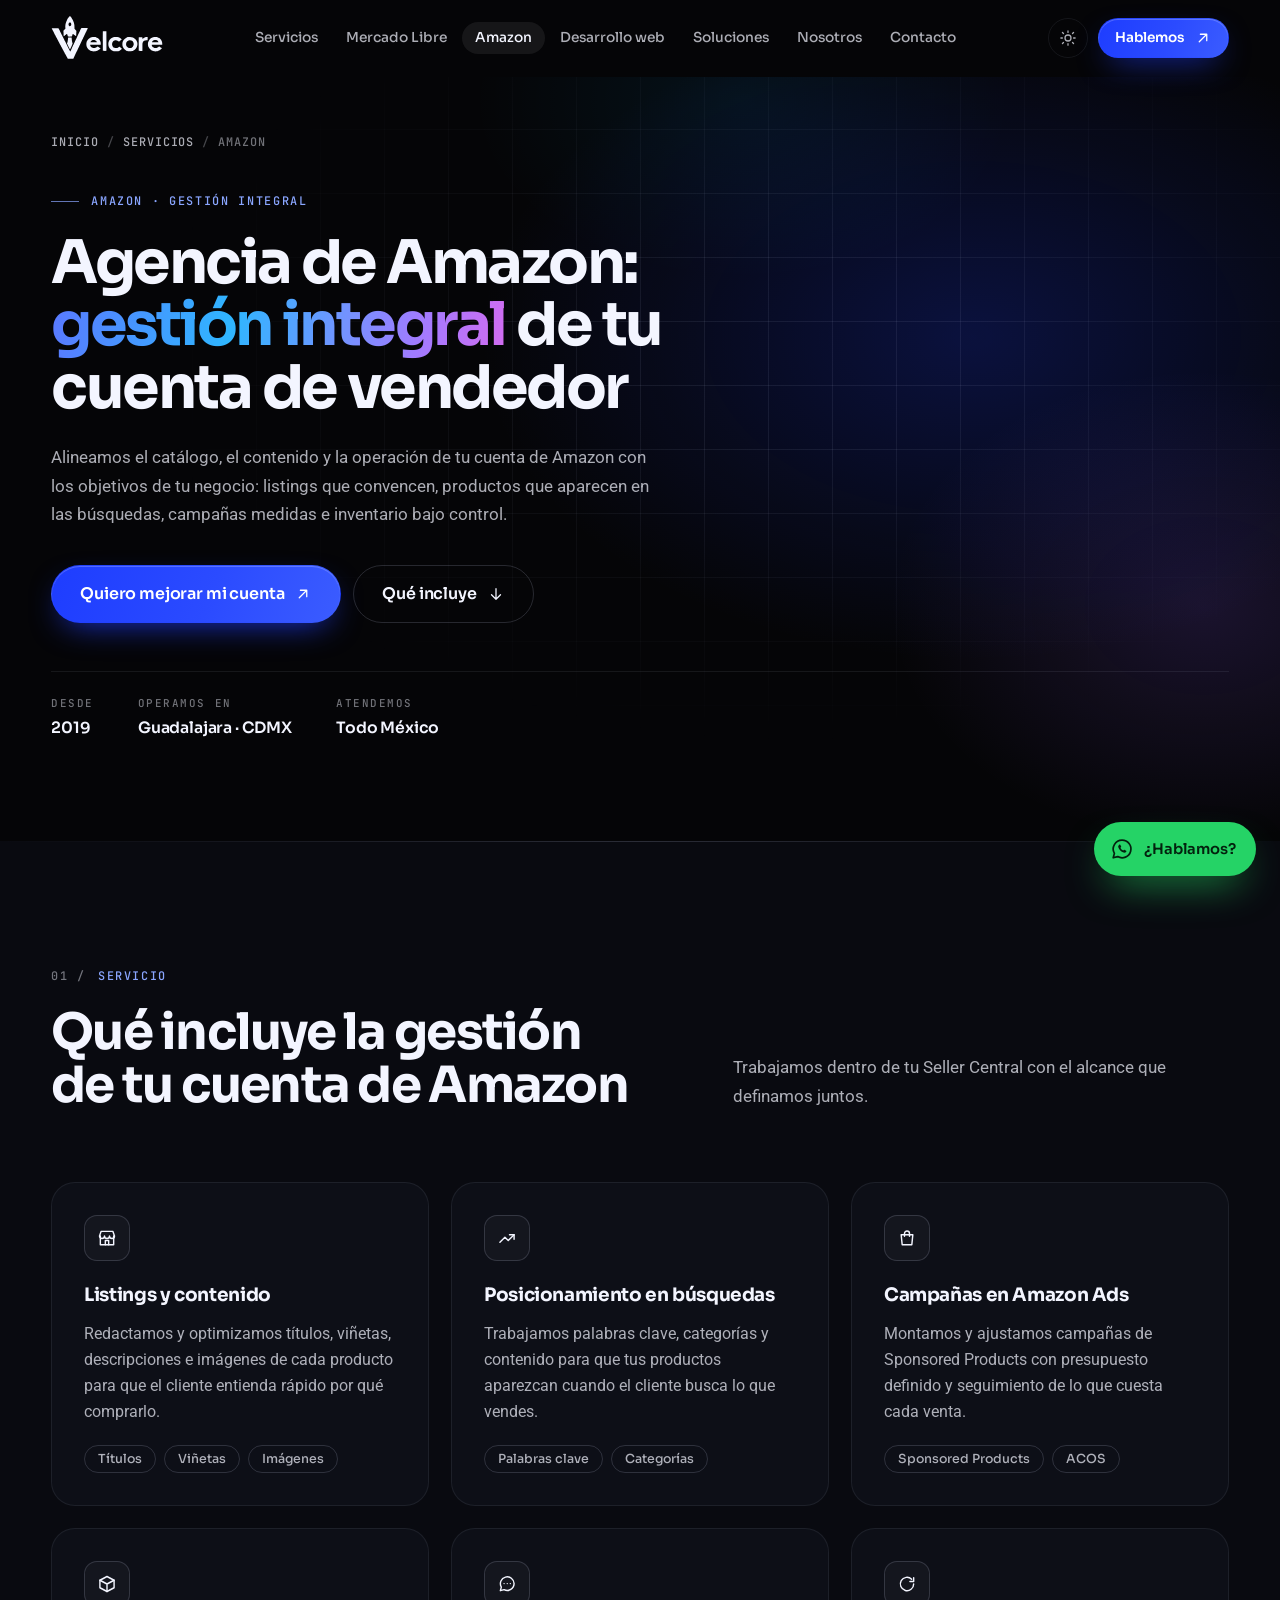
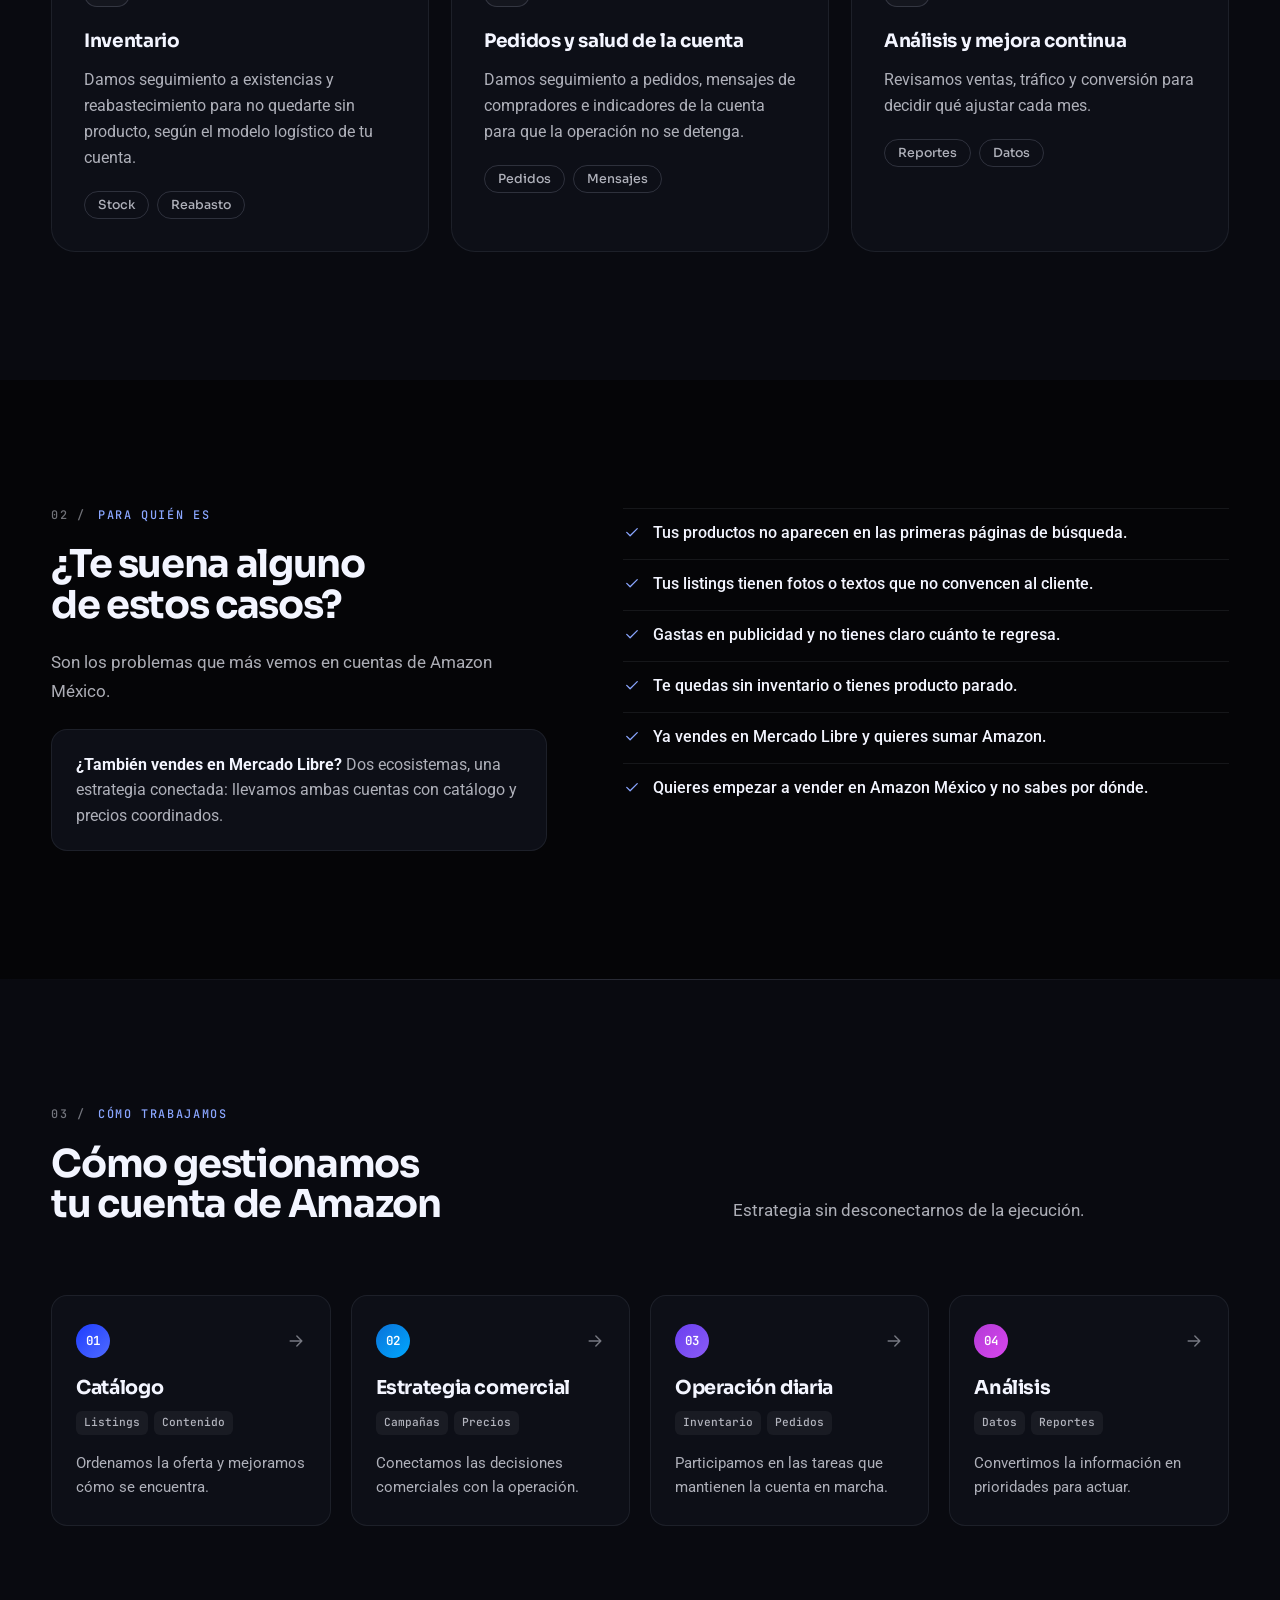
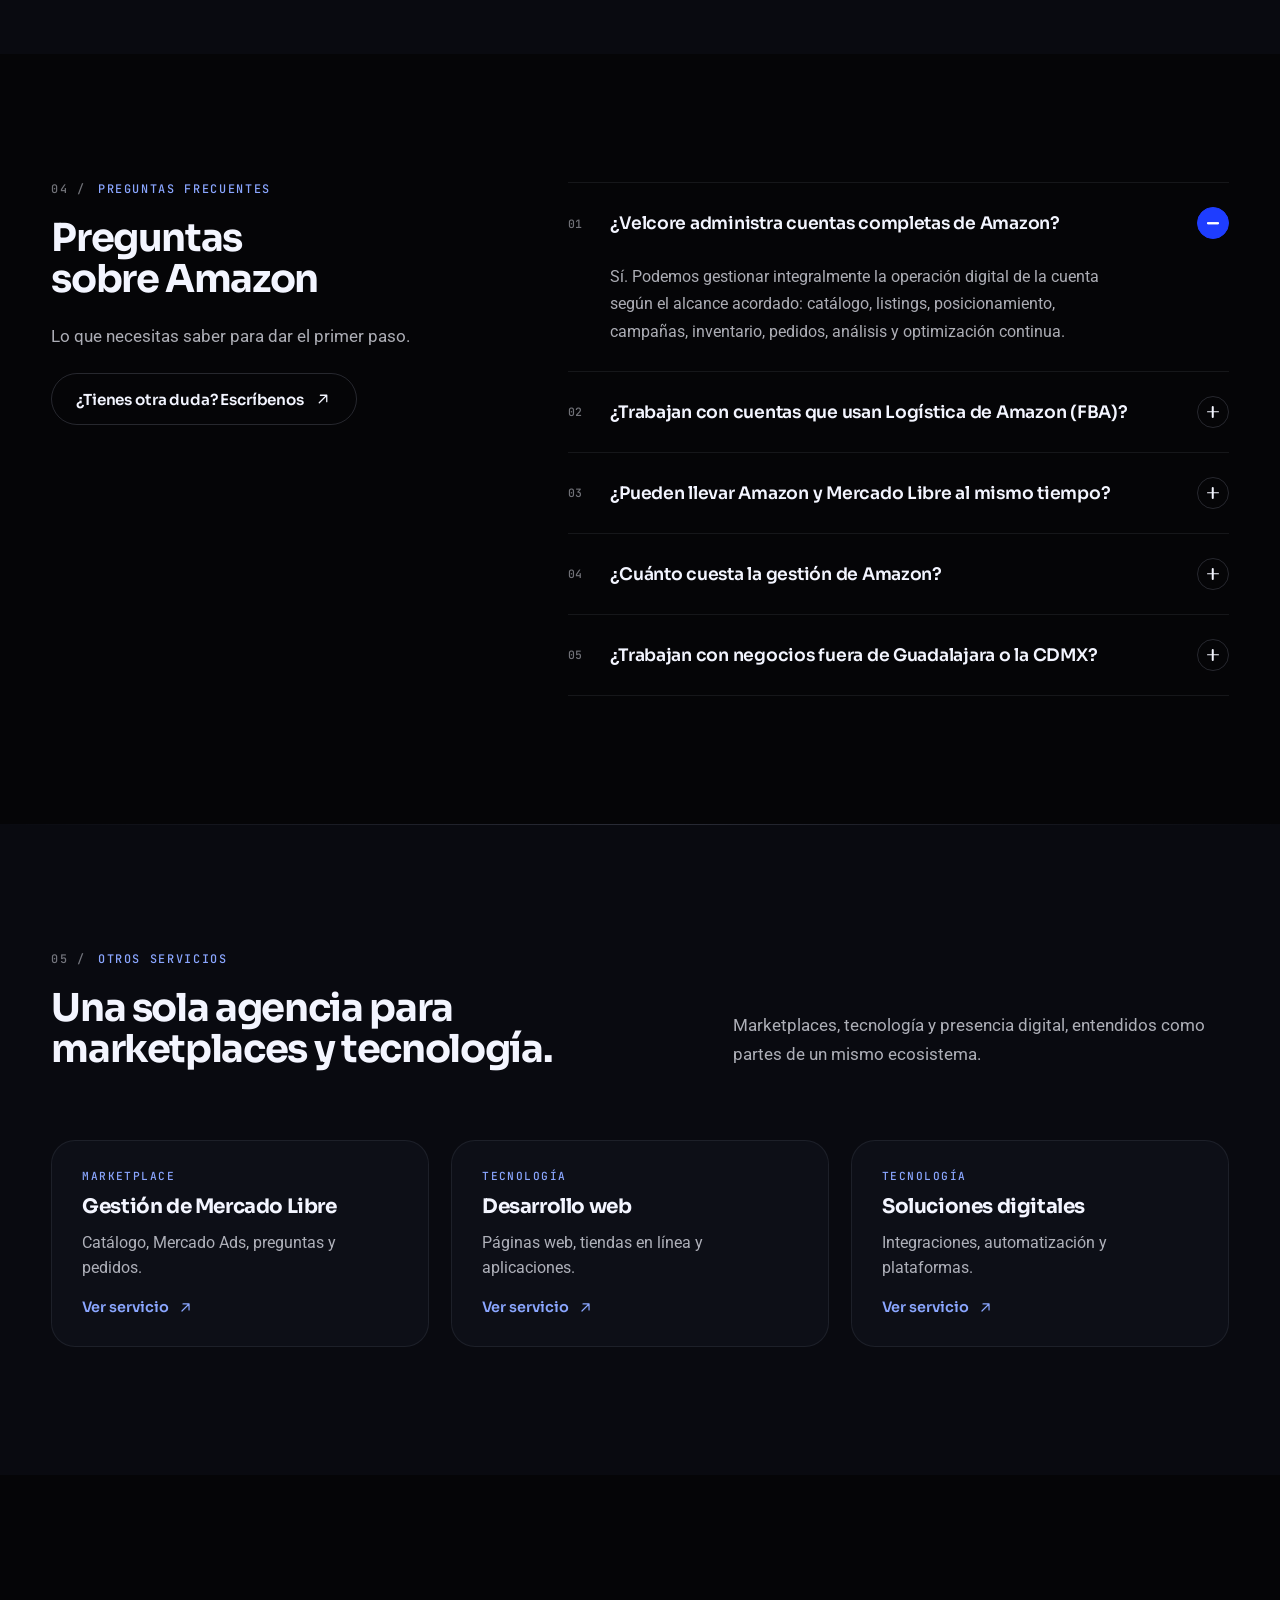
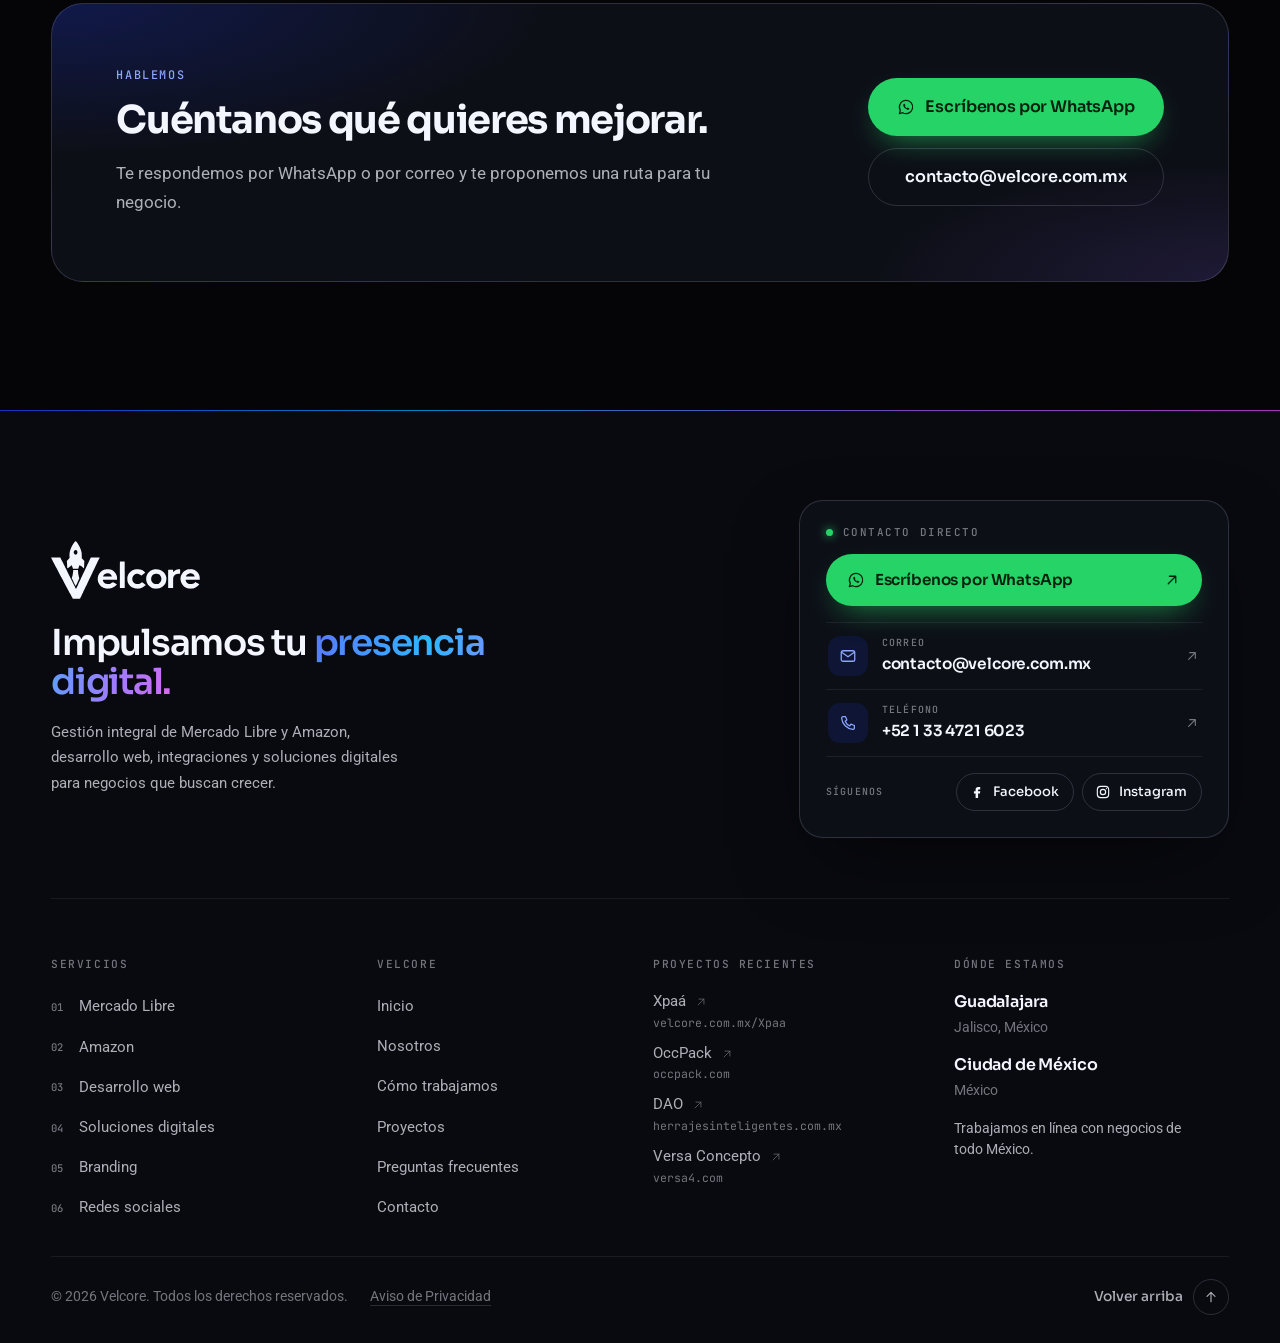
==== amazon/index.html @ 53fe207e "SEO: páginas por servicio (Mercado Libre, Amazon, desarrollo web, soluciones digitales), enlaces int" ====
<!DOCTYPE html>
<html lang="es-MX" data-mode="dark" data-lang="es">
<head>
<meta charset="utf-8">
<meta name="viewport" content="width=device-width, initial-scale=1">
<title>Agencia de Amazon en México: gestión de Seller Central | Velcore</title>
<meta name="description" content="Gestionamos tu cuenta de vendedor en Amazon México: listings, contenido, posicionamiento, campañas de Amazon Ads, inventario y pedidos. Agencia en Guadalajara y CDMX.">
<link rel="canonical" href="https://velcore.com.mx/amazon/">
<meta name="theme-color" content="#050507">
<meta property="og:type" content="website">
<meta property="og:locale" content="es_MX">
<meta property="og:site_name" content="Velcore">
<meta property="og:title" content="Agencia de Amazon en México: gestión de Seller Central | Velcore">
<meta property="og:description" content="Gestionamos tu cuenta de vendedor en Amazon México: listings, contenido, posicionamiento, campañas de Amazon Ads, inventario y pedidos. Agencia en Guadalajara y CDMX.">
<meta property="og:url" content="https://velcore.com.mx/amazon/">
<meta property="og:image" content="https://velcore.com.mx/media/og-velcore.jpg">
<meta property="og:image:width" content="1200">
<meta property="og:image:height" content="630">
<meta name="twitter:card" content="summary_large_image">
<link rel="icon" type="image/png" href="/media/favicon.png">
<link rel="apple-touch-icon" href="/media/favicon.png">
<link rel="preconnect" href="https://fonts.googleapis.com">
<link rel="preconnect" href="https://fonts.gstatic.com" crossorigin>
<link href="https://fonts.googleapis.com/css2?family=JetBrains+Mono:wght@400;500&family=Roboto:wght@400;500;700&family=Sora:wght@400;500;600;700;800&display=swap" rel="stylesheet">
<link rel="stylesheet" href="/css/velcore.css?v=20261126">
<script type="application/ld+json">
{"@context":"https://schema.org","@graph":[{"@type":"Organization","@id":"https://velcore.com.mx/#organizacion","name":"Velcore","url":"https://velcore.com.mx/","logo":"https://velcore.com.mx/media/velcore-simbolo.webp","telephone":"+52 1 33 4721 6023","email":"contacto@velcore.com.mx","sameAs":["https://www.facebook.com/profile.php?id=61584658633203","https://www.instagram.com/velcoremkt/"]},{"@type":"WebPage","@id":"https://velcore.com.mx/amazon/#pagina","url":"https://velcore.com.mx/amazon/","name":"Agencia de Amazon en México: gestión de Seller Central | Velcore","description":"Gestionamos tu cuenta de vendedor en Amazon México: listings, contenido, posicionamiento, campañas de Amazon Ads, inventario y pedidos. Agencia en Guadalajara y CDMX.","inLanguage":"es-MX","isPartOf":{"@id":"https://velcore.com.mx/#sitio"},"about":{"@id":"https://velcore.com.mx/amazon/#servicio"},"breadcrumb":{"@id":"https://velcore.com.mx/amazon/#migas"},"primaryImageOfPage":"https://velcore.com.mx/media/og-velcore.jpg","dateModified":"2026-11-26"},{"@type":"Service","@id":"https://velcore.com.mx/amazon/#servicio","name":"Agencia de Amazon: gestión integral de tu cuenta de vendedor","serviceType":"Gestión de cuentas de vendedor en Amazon","description":"Gestionamos tu cuenta de vendedor en Amazon México: listings, contenido, posicionamiento, campañas de Amazon Ads, inventario y pedidos. Agencia en Guadalajara y CDMX.","url":"https://velcore.com.mx/amazon/","provider":{"@id":"https://velcore.com.mx/#organizacion"},"areaServed":{"@type":"Country","name":"México"},"availableChannel":{"@type":"ServiceChannel","serviceUrl":"https://velcore.com.mx/amazon/","servicePhone":"+52 1 33 4721 6023"},"hasOfferCatalog":{"@type":"OfferCatalog","name":"Qué incluye la gestión de tu cuenta de Amazon","itemListElement":[{"@type":"Offer","itemOffered":{"@type":"Service","name":"Listings y contenido","description":"Redactamos y optimizamos títulos, viñetas, descripciones e imágenes de cada producto para que el cliente entienda rápido por qué comprarlo."}},{"@type":"Offer","itemOffered":{"@type":"Service","name":"Posicionamiento en búsquedas","description":"Trabajamos palabras clave, categorías y contenido para que tus productos aparezcan cuando el cliente busca lo que vendes."}},{"@type":"Offer","itemOffered":{"@type":"Service","name":"Campañas en Amazon Ads","description":"Montamos y ajustamos campañas de Sponsored Products con presupuesto definido y seguimiento de lo que cuesta cada venta."}},{"@type":"Offer","itemOffered":{"@type":"Service","name":"Inventario","description":"Damos seguimiento a existencias y reabastecimiento para no quedarte sin producto, según el modelo logístico de tu cuenta."}},{"@type":"Offer","itemOffered":{"@type":"Service","name":"Pedidos y salud de la cuenta","description":"Damos seguimiento a pedidos, mensajes de compradores e indicadores de la cuenta para que la operación no se detenga."}},{"@type":"Offer","itemOffered":{"@type":"Service","name":"Análisis y mejora continua","description":"Revisamos ventas, tráfico y conversión para decidir qué ajustar cada mes."}}]}},{"@type":"BreadcrumbList","@id":"https://velcore.com.mx/amazon/#migas","itemListElement":[{"@type":"ListItem","position":1,"name":"Inicio","item":"https://velcore.com.mx/"},{"@type":"ListItem","position":2,"name":"Servicios","item":"https://velcore.com.mx/#servicios"},{"@type":"ListItem","position":3,"name":"Amazon","item":"https://velcore.com.mx/amazon/"}]},{"@type":"FAQPage","@id":"https://velcore.com.mx/amazon/#preguntas","mainEntity":[{"@type":"Question","name":"¿Velcore administra cuentas completas de Amazon?","acceptedAnswer":{"@type":"Answer","text":"Sí. Podemos gestionar integralmente la operación digital de la cuenta según el alcance acordado: catálogo, listings, posicionamiento, campañas, inventario, pedidos, análisis y optimización continua."}},{"@type":"Question","name":"¿Trabajan con cuentas que usan Logística de Amazon (FBA)?","acceptedAnswer":{"@type":"Answer","text":"Sí. Trabajamos tanto con cuentas que usan Logística de Amazon como con las que envían por su cuenta. La logística física depende de Amazon o de tu propia operación."}},{"@type":"Question","name":"¿Pueden llevar Amazon y Mercado Libre al mismo tiempo?","acceptedAnswer":{"@type":"Answer","text":"Sí. Es justo lo que hacemos: una misma estrategia para los dos marketplaces, con catálogo, precios y operación coordinados."}},{"@type":"Question","name":"¿Cuánto cuesta la gestión de Amazon?","acceptedAnswer":{"@type":"Answer","text":"Depende del número de productos y de las tareas que quieras delegar. Escríbenos, cuéntanos cómo está tu cuenta y te enviamos una propuesta."}},{"@type":"Question","name":"¿Trabajan con negocios fuera de Guadalajara o la CDMX?","acceptedAnswer":{"@type":"Answer","text":"Sí. Trabajamos en línea con negocios de todo México."}}]}]}
</script>
<script>try{var m=localStorage.getItem('velcore-mode');if(m==='light'||m==='dark')document.documentElement.setAttribute('data-mode',m);}catch(e){}</script>
</head>
<body>
<svg width="0" height="0" style="position:absolute" aria-hidden="true">
  <symbol id="i-arrow" viewBox="0 0 24 24"><path d="M7 17L17 7M8.5 7H17v8.5"/></symbol>
  <symbol id="i-down" viewBox="0 0 24 24"><path d="M12 5v14M6 13l6 6 6-6"/></symbol>
  <symbol id="i-right" viewBox="0 0 24 24"><path d="M5 12h14M13 6l6 6-6 6"/></symbol>
  <symbol id="i-bag" viewBox="0 0 24 24"><path d="M5 8h14l-1.2 12H6.2L5 8z"/><path d="M9 10V6.5a3 3 0 0 1 6 0V10"/></symbol>
  <symbol id="i-box" viewBox="0 0 24 24"><path d="M3.5 7.5L12 3l8.5 4.5v9L12 21l-8.5-4.5v-9z"/><path d="M3.5 7.5L12 12l8.5-4.5M12 12v9"/></symbol>
  <symbol id="i-code" viewBox="0 0 24 24"><path d="M8 8l-4 4 4 4M16 8l4 4-4 4M13.5 5l-3 14"/></symbol>
  <symbol id="i-nodes" viewBox="0 0 24 24"><circle cx="6" cy="6" r="2.5"/><circle cx="18" cy="6" r="2.5"/><circle cx="12" cy="18" r="2.5"/><path d="M8.5 6h7M7.2 8.2l3.6 7.6M16.8 8.2l-3.6 7.6"/></symbol>
  <symbol id="i-pen" viewBox="0 0 24 24"><path d="M12 20h8"/><path d="M16.5 3.6a2.1 2.1 0 0 1 3 3L7.5 18.6 3.5 19.5l.9-4L16.5 3.6z"/></symbol>
  <symbol id="i-chat" viewBox="0 0 24 24"><path d="M20.5 11.5a8.2 8.2 0 0 1-12 7.3L4 20l1.2-4.3A8.2 8.2 0 1 1 20.5 11.5z"/><path d="M8.5 11.5h.01M12.3 11.5h.01M16 11.5h.01"/></symbol>
  <symbol id="i-check" viewBox="0 0 24 24"><path d="M5 12.5l4.5 4.5L19 7.5"/></symbol>
  <symbol id="i-mail" viewBox="0 0 24 24"><rect x="3" y="5" width="18" height="14" rx="2.5"/><path d="M3.5 7l8.5 6 8.5-6"/></symbol>
  <symbol id="i-phone" viewBox="0 0 24 24"><path d="M5.5 3.5h3.2l1.8 4.6-2.3 1.5a11.5 11.5 0 0 0 6.2 6.2l1.5-2.3 4.6 1.8v3.2a2 2 0 0 1-2.2 2A16.5 16.5 0 0 1 3.5 5.7a2 2 0 0 1 2-2.2z"/></symbol>
  <symbol id="i-pin" viewBox="0 0 24 24"><path d="M12 21s-6.8-6-6.8-11.6a6.8 6.8 0 0 1 13.6 0C18.8 15 12 21 12 21z"/><circle cx="12" cy="9.4" r="2.4"/></symbol>
  <symbol id="i-sun" viewBox="0 0 24 24"><circle cx="12" cy="12" r="4"/><path d="M12 2.5v2M12 19.5v2M4.6 4.6L6 6M18 18l1.4 1.4M2.5 12h2M19.5 12h2M4.6 19.4L6 18M18 6l1.4-1.4"/></symbol>
  <symbol id="i-moon" viewBox="0 0 24 24"><path d="M20 14.6A8.3 8.3 0 0 1 9.4 4a8.3 8.3 0 1 0 10.6 10.6z"/></symbol>
  <symbol id="i-menu" viewBox="0 0 24 24"><path d="M4 7h16M4 12h16M4 17h10"/></symbol>
  <symbol id="i-close" viewBox="0 0 24 24"><path d="M6 6l12 12M18 6L6 18"/></symbol>
  <symbol id="i-growth" viewBox="0 0 24 24"><path d="M3.5 17l6-6 4 4 7-7"/><path d="M15 8h5.5v5.5"/></symbol>
  <symbol id="i-layers" viewBox="0 0 24 24"><path d="M12 3.5l8.5 4.5L12 12.5 3.5 8 12 3.5z"/><path d="M3.5 12.5L12 17l8.5-4.5M3.5 16.5L12 21l8.5-4.5"/></symbol>
  <symbol id="i-store" viewBox="0 0 24 24"><path d="M4 9.5V20h16V9.5"/><path d="M3 9.5L5 4h14l2 5.5a3 3 0 0 1-6 0 3 3 0 0 1-6 0 3 3 0 0 1-6 0z"/><path d="M10 20v-5h4v5"/></symbol>
  <symbol id="i-cycle" viewBox="0 0 24 24"><path d="M20 12a8 8 0 1 1-2.4-5.7"/><path d="M20 4.5V9h-4.5"/></symbol>
  <symbol id="i-wa" viewBox="0 0 24 24"><path d="M12 3.2a8.8 8.8 0 0 0-7.6 13.2L3.2 20.8l4.5-1.2A8.8 8.8 0 1 0 12 3.2z"/><path d="M9.1 7.9c.3-.4.8-.4 1.1-.1l.9 1.5c.2.3.1.7-.1.9l-.6.6a5.9 5.9 0 0 0 2.8 2.8l.6-.6c.3-.2.6-.3.9-.1l1.5.9c.3.3.3.8-.1 1.1-.7.7-1.6 1-2.5.7a8.3 8.3 0 0 1-5.3-5.3c-.3-.9 0-1.8.8-2.4z" fill="currentColor" stroke="none"/></symbol>
  <symbol id="i-fb" viewBox="0 0 24 24"><path d="M14.2 8.2h2.6V4.6h-2.9c-2.7 0-4 1.6-4 4.1v2.1H7.4v3.5h2.5V21h3.7v-6.7h2.8l.5-3.5h-3.3V9.2c0-.6.2-1 .6-1z" fill="currentColor" stroke="none"/></symbol>
  <symbol id="i-ig" viewBox="0 0 24 24"><rect x="3.5" y="3.5" width="17" height="17" rx="5"/><circle cx="12" cy="12" r="4"/><circle cx="17.2" cy="6.8" r=".9" fill="currentColor" stroke="none"/></symbol>
</svg>

<a class="sr-only" href="#main">Saltar al contenido</a>

<header class="site-header" id="site-header">
  <div class="container header-row">
    <a class="brand" href="/" aria-label="Velcore, inicio"><span class="wordmark"></span></a>
    <nav class="nav" aria-label="Principal">
      <a href="/#servicios">Servicios</a>
      <a href="/mercado-libre/">Mercado Libre</a>
      <a href="/amazon/" class="active" aria-current="page">Amazon</a>
      <a href="/desarrollo-web/">Desarrollo web</a>
      <a href="/soluciones-digitales/">Soluciones</a>
      <a href="/#nosotros">Nosotros</a>
      <a href="/#contacto">Contacto</a>
    </nav>
    <div class="header-tools">
      <button type="button" class="icon-btn mode-btn" id="mode-btn" aria-label="Cambiar a modo claro">
        <svg class="ic i-sun"><use href="#i-sun"/></svg><svg class="ic i-moon"><use href="#i-moon"/></svg>
      </button>
      <a class="btn btn-primary btn-sm header-cta" href="https://wa.me/5213347216023?text=Hola%2C%20vi%20la%20p%C3%A1gina%20de%20Amazon%20de%20Velcore%20y%20quiero%20mejorar%20mi%20cuenta." target="_blank" rel="noopener">Hablemos<svg class="ic ic-arrow"><use href="#i-arrow"/></svg></a>
      <button type="button" class="icon-btn menu-btn" id="menu-btn" aria-expanded="false" aria-controls="mobile-menu" aria-label="Abrir menú">
        <svg class="ic i-menu"><use href="#i-menu"/></svg><svg class="ic i-close"><use href="#i-close"/></svg>
      </button>
    </div>
  </div>
</header>
<nav class="mobile-menu" id="mobile-menu" aria-label="Menú" hidden>
  <a class="m-link" href="/#servicios"><span>Servicios</span><small>01</small></a>
  <a class="m-link" href="/mercado-libre/"><span>Mercado Libre</span><small>02</small></a>
  <a class="m-link" href="/amazon/" aria-current="page"><span>Amazon</span><small>03</small></a>
  <a class="m-link" href="/desarrollo-web/"><span>Desarrollo web</span><small>04</small></a>
  <a class="m-link" href="/soluciones-digitales/"><span>Soluciones</span><small>05</small></a>
  <a class="m-link" href="/#nosotros"><span>Nosotros</span><small>06</small></a>
  <a class="m-link" href="/#contacto"><span>Contacto</span><small>07</small></a>
  <a class="btn btn-wa btn-lg" href="https://wa.me/5213347216023?text=Hola%2C%20vi%20la%20p%C3%A1gina%20de%20Amazon%20de%20Velcore%20y%20quiero%20mejorar%20mi%20cuenta." target="_blank" rel="noopener"><svg class="ic"><use href="#i-wa"/></svg>Escríbenos por WhatsApp</a>
</nav>

<main id="main">

<section class="sp-hero" aria-labelledby="t-h1">
  <div class="hero-bg" aria-hidden="true"></div>
  <div class="container">
    <nav class="crumbs" aria-label="Ruta">
      <ol><li><a href="/">Inicio</a></li><li><a href="/#servicios">Servicios</a></li><li aria-current="page">Amazon</li></ol>
    </nav>
    <p class="eyebrow">Amazon · Gestión integral</p>
    <h1 id="t-h1">Agencia de Amazon: <em class="grad-text">gestión integral</em> de tu cuenta de vendedor</h1>
    <p class="lead">Alineamos el catálogo, el contenido y la operación de tu cuenta de Amazon con los objetivos de tu negocio: listings que convencen, productos que aparecen en las búsquedas, campañas medidas e inventario bajo control.</p>
    <div class="cta-row">
      <a class="btn btn-primary btn-lg" href="https://wa.me/5213347216023?text=Hola%2C%20vi%20la%20p%C3%A1gina%20de%20Amazon%20de%20Velcore%20y%20quiero%20mejorar%20mi%20cuenta." target="_blank" rel="noopener">Quiero mejorar mi cuenta<svg class="ic ic-arrow"><use href="#i-arrow"/></svg></a>
      <a class="btn btn-ghost btn-lg" href="#incluye">Qué incluye<svg class="ic ic-down"><use href="#i-down"/></svg></a>
    </div>
    <dl class="hero-facts">
      <div><dt>Desde</dt><dd>2019</dd></div>
      <div><dt>Operamos en</dt><dd>Guadalajara · CDMX</dd></div>
      <div><dt>Atendemos</dt><dd>Todo México</dd></div>
    </dl>
  </div>
</section>

<section class="section alt" id="incluye" aria-labelledby="t-incluye">
  <div class="container">
    <div class="split-head">
      <div>
        <p class="sec-label"><span class="num">01</span>Servicio</p>
        <h2 id="t-incluye">Qué incluye la gestión de tu cuenta de Amazon</h2>
      </div>
      <p class="sec-sub">Trabajamos dentro de tu Seller Central con el alcance que definamos juntos.</p>
    </div>
    <div class="sp-grid">
      <article class="sp-card">
        <span class="svc-ic"><svg class="ic"><use href="#i-store"/></svg></span>
        <h3>Listings y contenido</h3>
        <p>Redactamos y optimizamos títulos, viñetas, descripciones e imágenes de cada producto para que el cliente entienda rápido por qué comprarlo.</p>
        <ul class="tags"><li>Títulos</li><li>Viñetas</li><li>Imágenes</li></ul>
      </article>
      <article class="sp-card">
        <span class="svc-ic"><svg class="ic"><use href="#i-growth"/></svg></span>
        <h3>Posicionamiento en búsquedas</h3>
        <p>Trabajamos palabras clave, categorías y contenido para que tus productos aparezcan cuando el cliente busca lo que vendes.</p>
        <ul class="tags"><li>Palabras clave</li><li>Categorías</li></ul>
      </article>
      <article class="sp-card">
        <span class="svc-ic"><svg class="ic"><use href="#i-bag"/></svg></span>
        <h3>Campañas en Amazon Ads</h3>
        <p>Montamos y ajustamos campañas de Sponsored Products con presupuesto definido y seguimiento de lo que cuesta cada venta.</p>
        <ul class="tags"><li>Sponsored Products</li><li>ACOS</li></ul>
      </article>
      <article class="sp-card">
        <span class="svc-ic"><svg class="ic"><use href="#i-box"/></svg></span>
        <h3>Inventario</h3>
        <p>Damos seguimiento a existencias y reabastecimiento para no quedarte sin producto, según el modelo logístico de tu cuenta.</p>
        <ul class="tags"><li>Stock</li><li>Reabasto</li></ul>
      </article>
      <article class="sp-card">
        <span class="svc-ic"><svg class="ic"><use href="#i-chat"/></svg></span>
        <h3>Pedidos y salud de la cuenta</h3>
        <p>Damos seguimiento a pedidos, mensajes de compradores e indicadores de la cuenta para que la operación no se detenga.</p>
        <ul class="tags"><li>Pedidos</li><li>Mensajes</li></ul>
      </article>
      <article class="sp-card">
        <span class="svc-ic"><svg class="ic"><use href="#i-cycle"/></svg></span>
        <h3>Análisis y mejora continua</h3>
        <p>Revisamos ventas, tráfico y conversión para decidir qué ajustar cada mes.</p>
        <ul class="tags"><li>Reportes</li><li>Datos</li></ul>
      </article>
    </div>
  </div>
</section>

<section class="section" aria-labelledby="t-casos">
  <div class="container sp-split">
    <div>
      <p class="sec-label"><span class="num">02</span>Para quién es</p>
      <h2 class="h2-sm" id="t-casos">¿Te suena alguno de estos casos?</h2>
      <p class="sec-sub">Son los problemas que más vemos en cuentas de Amazon México.</p>
      <p class="sp-note"><b>¿También vendes en Mercado Libre?</b> Dos ecosistemas, una estrategia conectada: llevamos ambas cuentas con catálogo y precios coordinados.</p>
    </div>
    <ul class="checks">
          <li><svg class="ic"><use href="#i-check"/></svg><span>Tus productos no aparecen en las primeras páginas de búsqueda.</span></li>
          <li><svg class="ic"><use href="#i-check"/></svg><span>Tus listings tienen fotos o textos que no convencen al cliente.</span></li>
          <li><svg class="ic"><use href="#i-check"/></svg><span>Gastas en publicidad y no tienes claro cuánto te regresa.</span></li>
          <li><svg class="ic"><use href="#i-check"/></svg><span>Te quedas sin inventario o tienes producto parado.</span></li>
          <li><svg class="ic"><use href="#i-check"/></svg><span>Ya vendes en Mercado Libre y quieres sumar Amazon.</span></li>
          <li><svg class="ic"><use href="#i-check"/></svg><span>Quieres empezar a vender en Amazon México y no sabes por dónde.</span></li>
    </ul>
  </div>
</section>

<section class="section alt" aria-labelledby="t-pasos">
  <div class="container">
    <div class="split-head">
      <div>
        <p class="sec-label"><span class="num">03</span>Cómo trabajamos</p>
        <h2 class="h2-sm" id="t-pasos">Cómo gestionamos tu cuenta de Amazon</h2>
      </div>
      <p class="sec-sub">Estrategia sin desconectarnos de la ejecución.</p>
    </div>
    <ol class="cycle-steps">
        <li class="cy">
          <div class="cy-head"><span class="cy-n">01</span><svg class="ic cy-arrow"><use href="#i-right"/></svg></div>
          <h3>Catálogo</h3>
          <ul class="mini-tags"><li>Listings</li><li>Contenido</li></ul>
          <p>Ordenamos la oferta y mejoramos cómo se encuentra.</p>
        </li>
        <li class="cy">
          <div class="cy-head"><span class="cy-n">02</span><svg class="ic cy-arrow"><use href="#i-right"/></svg></div>
          <h3>Estrategia comercial</h3>
          <ul class="mini-tags"><li>Campañas</li><li>Precios</li></ul>
          <p>Conectamos las decisiones comerciales con la operación.</p>
        </li>
        <li class="cy">
          <div class="cy-head"><span class="cy-n">03</span><svg class="ic cy-arrow"><use href="#i-right"/></svg></div>
          <h3>Operación diaria</h3>
          <ul class="mini-tags"><li>Inventario</li><li>Pedidos</li></ul>
          <p>Participamos en las tareas que mantienen la cuenta en marcha.</p>
        </li>
        <li class="cy">
          <div class="cy-head"><span class="cy-n">04</span><svg class="ic cy-arrow"><use href="#i-right"/></svg></div>
          <h3>Análisis</h3>
          <ul class="mini-tags"><li>Datos</li><li>Reportes</li></ul>
          <p>Convertimos la información en prioridades para actuar.</p>
        </li>
    </ol>
  </div>
</section>

<section class="section" id="preguntas" aria-labelledby="t-faq">
  <div class="container faq-grid">
    <div class="faq-head">
      <p class="sec-label"><span class="num">04</span>Preguntas frecuentes</p>
      <h2 class="h2-sm" id="t-faq">Preguntas sobre Amazon</h2>
      <p class="sec-sub">Lo que necesitas saber para dar el primer paso.</p>
      <a class="btn btn-ghost" href="https://wa.me/5213347216023?text=Hola%2C%20vi%20la%20p%C3%A1gina%20de%20Amazon%20de%20Velcore%20y%20quiero%20mejorar%20mi%20cuenta." target="_blank" rel="noopener">¿Tienes otra duda? Escríbenos<svg class="ic ic-arrow"><use href="#i-arrow"/></svg></a>
    </div>
    <div class="faq-list">
      <details open>
        <summary><span class="q-n">01</span><span>¿Velcore administra cuentas completas de Amazon?</span><span class="q-ic" aria-hidden="true"></span></summary>
        <div class="faq-a"><p>Sí. Podemos gestionar integralmente la operación digital de la cuenta según el alcance acordado: catálogo, listings, posicionamiento, campañas, inventario, pedidos, análisis y optimización continua.</p></div>
      </details>
      <details>
        <summary><span class="q-n">02</span><span>¿Trabajan con cuentas que usan Logística de Amazon (FBA)?</span><span class="q-ic" aria-hidden="true"></span></summary>
        <div class="faq-a"><p>Sí. Trabajamos tanto con cuentas que usan Logística de Amazon como con las que envían por su cuenta. La logística física depende de Amazon o de tu propia operación.</p></div>
      </details>
      <details>
        <summary><span class="q-n">03</span><span>¿Pueden llevar Amazon y Mercado Libre al mismo tiempo?</span><span class="q-ic" aria-hidden="true"></span></summary>
        <div class="faq-a"><p>Sí. Es justo lo que hacemos: una misma estrategia para los dos marketplaces, con catálogo, precios y operación coordinados.</p></div>
      </details>
      <details>
        <summary><span class="q-n">04</span><span>¿Cuánto cuesta la gestión de Amazon?</span><span class="q-ic" aria-hidden="true"></span></summary>
        <div class="faq-a"><p>Depende del número de productos y de las tareas que quieras delegar. Escríbenos, cuéntanos cómo está tu cuenta y te enviamos una propuesta.</p></div>
      </details>
      <details>
        <summary><span class="q-n">05</span><span>¿Trabajan con negocios fuera de Guadalajara o la CDMX?</span><span class="q-ic" aria-hidden="true"></span></summary>
        <div class="faq-a"><p>Sí. Trabajamos en línea con negocios de todo México.</p></div>
      </details>
    </div>
  </div>
</section>

<section class="section alt" aria-labelledby="t-rel">
  <div class="container">
    <div class="split-head">
      <div>
        <p class="sec-label"><span class="num">05</span>Otros servicios</p>
        <h2 class="h2-sm" id="t-rel">Una sola agencia para marketplaces y tecnología.</h2>
      </div>
      <p class="sec-sub">Marketplaces, tecnología y presencia digital, entendidos como partes de un mismo ecosistema.</p>
    </div>
    <div class="rel-grid">
      <a class="rel-card" href="/mercado-libre/">
        <small>Marketplace</small>
        <b>Gestión de Mercado Libre</b>
        <span>Catálogo, Mercado Ads, preguntas y pedidos.</span>
        <span class="go">Ver servicio<svg class="ic"><use href="#i-arrow"/></svg></span>
      </a>
      <a class="rel-card" href="/desarrollo-web/">
        <small>Tecnología</small>
        <b>Desarrollo web</b>
        <span>Páginas web, tiendas en línea y aplicaciones.</span>
        <span class="go">Ver servicio<svg class="ic"><use href="#i-arrow"/></svg></span>
      </a>
      <a class="rel-card" href="/soluciones-digitales/">
        <small>Tecnología</small>
        <b>Soluciones digitales</b>
        <span>Integraciones, automatización y plataformas.</span>
        <span class="go">Ver servicio<svg class="ic"><use href="#i-arrow"/></svg></span>
      </a>
    </div>
  </div>
</section>

<section class="section" aria-labelledby="t-cta">
  <div class="container">
    <div class="sp-cta">
      <div>
        <p class="sec-label">Hablemos</p>
        <h2 class="h2-sm" id="t-cta">Cuéntanos qué quieres mejorar.</h2>
        <p class="sec-sub">Te respondemos por WhatsApp o por correo y te proponemos una ruta para tu negocio.</p>
      </div>
      <div class="cta-row">
        <a class="btn btn-wa btn-lg" href="https://wa.me/5213347216023?text=Hola%2C%20vi%20la%20p%C3%A1gina%20de%20Amazon%20de%20Velcore%20y%20quiero%20mejorar%20mi%20cuenta." target="_blank" rel="noopener"><svg class="ic"><use href="#i-wa"/></svg>Escríbenos por WhatsApp</a>
        <a class="btn btn-ghost btn-lg" href="mailto:contacto@velcore.com.mx">contacto@velcore.com.mx</a>
      </div>
    </div>
  </div>
</section>

</main>

<footer class="site-footer" id="footer">
  <div class="container">
    <div class="foot-top">
      <div class="foot-brand">
        <span class="wordmark" role="img" aria-label="Velcore"></span>
        <p class="foot-tag">Impulsamos tu <em>presencia digital.</em></p>
        <p class="foot-desc">Gestión integral de Mercado Libre y Amazon, desarrollo web, integraciones y soluciones digitales para negocios que buscan crecer.</p>
      </div>
      <div class="foot-contact">
        <p class="fc-label">Contacto directo</p>
        <a class="btn btn-wa fc-wa" href="https://wa.me/5213347216023?text=Hola%2C%20vi%20la%20p%C3%A1gina%20de%20Amazon%20de%20Velcore%20y%20quiero%20mejorar%20mi%20cuenta." target="_blank" rel="noopener"><svg class="ic"><use href="#i-wa"/></svg>Escríbenos por WhatsApp<svg class="ic ic-arrow"><use href="#i-arrow"/></svg></a>
        <ul class="fc-list">
          <li><a class="fc-row" href="mailto:contacto@velcore.com.mx"><span class="fc-ic"><svg class="ic"><use href="#i-mail"/></svg></span><span class="fc-txt"><small>Correo</small><b>contacto@velcore.com.mx</b></span><svg class="ic fc-arrow"><use href="#i-arrow"/></svg></a></li>
          <li><a class="fc-row" href="tel:+5213347216023"><span class="fc-ic"><svg class="ic"><use href="#i-phone"/></svg></span><span class="fc-txt"><small>Teléfono</small><b>+52 1 33 4721 6023</b></span><svg class="ic fc-arrow"><use href="#i-arrow"/></svg></a></li>
        </ul>
        <div class="fc-social">
          <small>Síguenos</small>
          <div>
            <a class="pill" href="https://www.facebook.com/profile.php?id=61584658633203" target="_blank" rel="noopener"><svg class="ic"><use href="#i-fb"/></svg>Facebook</a>
            <a class="pill" href="https://www.instagram.com/velcoremkt/" target="_blank" rel="noopener"><svg class="ic"><use href="#i-ig"/></svg>Instagram</a>
          </div>
        </div>
      </div>
    </div>

    <div class="foot-cols">
      <nav aria-label="Servicios">
        <h4>Servicios</h4>
        <ul class="foot-links">
          <li><a href="/mercado-libre/"><span class="n">01</span>Mercado Libre</a></li>
          <li><a href="/amazon/"><span class="n">02</span>Amazon</a></li>
          <li><a href="/desarrollo-web/"><span class="n">03</span>Desarrollo web</a></li>
          <li><a href="/soluciones-digitales/"><span class="n">04</span>Soluciones digitales</a></li>
          <li><a href="/#servicios"><span class="n">05</span>Branding</a></li>
          <li><a href="/#servicios"><span class="n">06</span>Redes sociales</a></li>
        </ul>
      </nav>
      <nav aria-label="Velcore">
        <h4>Velcore</h4>
        <ul class="foot-links">
          <li><a href="/">Inicio</a></li>
          <li><a href="/#nosotros">Nosotros</a></li>
          <li><a href="/#proceso">Cómo trabajamos</a></li>
          <li><a href="/#proyectos">Proyectos</a></li>
          <li><a href="/#faq">Preguntas frecuentes</a></li>
          <li><a href="/#contacto">Contacto</a></li>
        </ul>
      </nav>
      <div>
        <h4>Proyectos recientes</h4>
        <ul class="foot-links">
          <li><a class="proj" href="https://velcore.com.mx/Xpaa" target="_blank" rel="noopener"><span class="pname">Xpaá<svg class="ic"><use href="#i-arrow"/></svg></span><span class="dom">velcore.com.mx/Xpaa</span></a></li>
          <li><a class="proj" href="https://occpack.com/" target="_blank" rel="noopener"><span class="pname">OccPack<svg class="ic"><use href="#i-arrow"/></svg></span><span class="dom">occpack.com</span></a></li>
          <li><a class="proj" href="https://www.herrajesinteligentes.com.mx/" target="_blank" rel="noopener"><span class="pname">DAO<svg class="ic"><use href="#i-arrow"/></svg></span><span class="dom">herrajesinteligentes.com.mx</span></a></li>
          <li><a class="proj" href="https://versa4.com/" target="_blank" rel="noopener"><span class="pname">Versa Concepto<svg class="ic"><use href="#i-arrow"/></svg></span><span class="dom">versa4.com</span></a></li>
        </ul>
      </div>
      <div>
        <h4>Dónde estamos</h4>
        <div class="office"><b>Guadalajara</b><span>Jalisco, México</span></div>
        <div class="office"><b>Ciudad de México</b><span>México</span></div>
        <p class="remote">Trabajamos en línea con negocios de todo México.</p>
      </div>
    </div>

    <div class="foot-bottom">
      <div class="legal">
        <span>© <span id="year">2026</span> Velcore. Todos los derechos reservados.</span>
        <a class="text-link" href="/#aviso">Aviso de Privacidad</a>
      </div>
      <a class="to-top" href="#main"><span>Volver arriba</span><span class="circle"><svg class="ic"><use href="#i-down"/></svg></span></a>
    </div>
  </div>
</footer>

<a class="wa-float" href="https://wa.me/5213347216023?text=Hola%2C%20vi%20la%20p%C3%A1gina%20de%20Amazon%20de%20Velcore%20y%20quiero%20mejorar%20mi%20cuenta." target="_blank" rel="noopener" aria-label="WhatsApp"><svg class="ic"><use href="#i-wa"/></svg><span>¿Hablamos?</span></a>
<script src="/js/servicio.js?v=20261126" defer></script>
</body>
</html>
---- css/velcore.css ----
/* Velcore: estilos compartidos (copiados de la portada) + páginas de servicio. Generado por build.py */
:root{
  /* Plan: marca Velcore (Sora + Roboto, azul eléctrico con degradado azul-cian-violeta) sobre negro con tinte azul.
     Layout: secciones editoriales numeradas 01–08 sobre un contenedor de 1240px; elemento firma = ecosistema animado en el hero. */
  --bg:#050507;
  --bg-alt:#090a10;
  --surface:#0d0f17;
  --surface-2:#131623;
  --line:rgba(214,222,255,.08);
  --line-strong:rgba(214,222,255,.16);
  --ink:#f3f5ff;
  --ink-2:rgba(243,245,255,.70);
  --ink-3:rgba(243,245,255,.46);
  --accent:#1e3dff;
  --accent-ink:#8aa6ff;
  --cyan:#00a8ff;
  --violet:#8b5cf6;
  --magenta:#d946ef;
  --wa:#25d366;
  --danger:#ff7a90;
  --grad:linear-gradient(90deg,#1e3dff 0%,#00a8ff 33%,#8b5cf6 66%,#d946ef 100%);
  --grad-text:linear-gradient(100deg,#5b78ff 0%,#2fb6ff 40%,#a07bff 80%,#d36cf0 100%);
  --logo-filter:none;
  --logo-opacity:.6;
  --shadow:0 30px 80px -20px rgba(0,0,0,.6);
  --font-display:"Sora",ui-sans-serif,system-ui,-apple-system,"Segoe UI",Arial,sans-serif;
  --font-body:"Roboto",ui-sans-serif,system-ui,-apple-system,"Segoe UI",Arial,sans-serif;
  --font-mono:"JetBrains Mono",ui-monospace,"SFMono-Regular",Menlo,Consolas,monospace;
  --r-sm:10px;--r-md:16px;--r-lg:24px;
  --ease:cubic-bezier(.22,1,.36,1);
  --container:1240px;
  --header-h:76px;
  color-scheme:dark;
}
:root[data-mode="light"]{
  --bg:#ffffff;
  --bg-alt:#f4f5f9;
  --surface:#ffffff;
  --surface-2:#f1f3f9;
  --line:rgba(10,27,94,.10);
  --line-strong:rgba(10,27,94,.18);
  --ink:#0a1b5e;
  --ink-2:#465068;
  --ink-3:#6b7280;
  --accent-ink:#1e3dff;
  --danger:#c81e4a;
  --grad-text:linear-gradient(100deg,#1e3dff 0%,#0079c2 46%,#7a3fd6 90%);
  --logo-filter:brightness(0);
  --logo-opacity:.55;
  --shadow:0 24px 60px -18px rgba(10,27,94,.18);
  color-scheme:light;
}

/* ---------- Base ---------- */
*,*::before,*::after{box-sizing:border-box}
html{scroll-behavior:smooth;-webkit-text-size-adjust:100%}
body{margin:0;background:var(--bg);color:var(--ink);font:400 1rem/1.7 var(--font-body);-webkit-font-smoothing:antialiased;-moz-osx-font-smoothing:grayscale;overflow-x:hidden;transition:background-color .4s,color .4s}
img{max-width:100%;height:auto;display:block}
a{color:inherit;text-decoration:none}
button{font:inherit;color:inherit}
h1,h2,h3,h4{font-family:var(--font-display);margin:0;color:var(--ink);line-height:1.2;text-wrap:balance}
p{margin:0}
ul,ol{margin:0;padding:0;list-style:none}
:focus-visible{outline:2px solid var(--cyan);outline-offset:3px;border-radius:8px}
::selection{background:#1e3dff;color:#fff}
.container{width:min(100% - clamp(40px,8vw,128px),var(--container));margin-inline:auto}
section[id]{scroll-margin-top:calc(var(--header-h) + 8px)}
.sr-only{position:absolute;width:1px;height:1px;padding:0;margin:-1px;overflow:hidden;clip:rect(0 0 0 0);white-space:nowrap;border:0}
.ic{width:20px;height:20px;fill:none;stroke:currentColor;stroke-width:1.7;stroke-linecap:round;stroke-linejoin:round;flex:none}

/* Idioma: el texto de cada idioma vive junto, se muestra uno a la vez */
html:not([data-lang="en"]) body [lang="en"]{display:none!important}
html[data-lang="en"] body [lang="es"]{display:none!important}

/* ---------- Tipografía ---------- */
.eyebrow,.sec-label{display:inline-flex;align-items:center;gap:12px;font:500 .74rem/1.2 var(--font-mono);letter-spacing:.14em;text-transform:uppercase;color:var(--accent-ink)}
.eyebrow::before{content:"";width:28px;height:1px;background:currentColor;opacity:.7}
.sec-label .num{color:var(--ink-3)}
.sec-label .num::after{content:" /";}
h2{font-size:clamp(2rem,3.9vw,3.45rem);line-height:1.06;letter-spacing:-.035em;font-weight:700}
.h2-sm{font-size:clamp(1.8rem,3vw,2.6rem)}
.lead{font-size:clamp(1.05rem,1.35vw,1.2rem);line-height:1.65;color:var(--ink-2);max-width:58ch}
.sec-sub{font-size:1.08rem;color:var(--ink-2);max-width:60ch}
.grad-text{font-style:normal;background:var(--grad-text);-webkit-background-clip:text;background-clip:text;color:transparent;-webkit-box-decoration-break:clone;box-decoration-break:clone}
.muted{color:var(--ink-3)}

/* ---------- Botones ---------- */
.btn{display:inline-flex;align-items:center;justify-content:center;gap:10px;height:52px;padding:0 24px;border-radius:999px;font:600 .95rem/1 var(--font-display);letter-spacing:-.01em;white-space:nowrap;border:1px solid transparent;cursor:pointer;transition:transform .35s var(--ease),box-shadow .35s var(--ease),background-color .25s,border-color .25s,color .25s}
.btn .ic{width:18px;height:18px;transition:transform .35s var(--ease)}
.btn:hover .ic-arrow{transform:translate(2px,-2px)}
.btn:hover .ic-down{transform:translateY(2px)}
.btn-primary{background:linear-gradient(110deg,#1e3dff 0%,#2b4bff 55%,#3b5cff 100%);color:#fff;box-shadow:0 12px 32px -12px rgba(30,61,255,.85),inset 0 1px 0 rgba(255,255,255,.22)}
.btn-primary:hover{transform:translateY(-2px);box-shadow:0 20px 44px -14px rgba(30,61,255,.95),inset 0 1px 0 rgba(255,255,255,.3)}
.btn-ghost{border-color:var(--line-strong);color:var(--ink);background:transparent}
.btn-ghost:hover{border-color:var(--ink-3);background:color-mix(in srgb,var(--ink) 5%,transparent)}
.btn-wa{background:var(--wa);color:#03210e;box-shadow:0 12px 32px -14px rgba(37,211,102,.8)}
.btn-wa:hover{transform:translateY(-2px);box-shadow:0 20px 40px -14px rgba(37,211,102,.9)}
.btn-sm{height:40px;padding:0 16px;font-size:.85rem}
.btn-lg{height:58px;padding:0 28px;font-size:1rem}
.text-link{background:none;border:0;padding:0;cursor:pointer;color:var(--ink-2);text-decoration:underline;text-decoration-color:var(--line-strong);text-underline-offset:4px;transition:color .2s,text-decoration-color .2s}
.text-link:hover{color:var(--ink);text-decoration-color:currentColor}

/* ---------- Header ---------- */
.site-header{position:sticky;top:0;z-index:60;border-bottom:1px solid transparent;transition:background-color .3s,border-color .3s}
.site-header.scrolled,.site-header.menu-open{background:color-mix(in srgb,var(--bg) 82%,transparent);-webkit-backdrop-filter:blur(18px) saturate(140%);backdrop-filter:blur(18px) saturate(140%);border-bottom-color:var(--line)}
.header-row{display:flex;align-items:center;gap:20px;height:var(--header-h)}
.brand{display:flex;align-items:center;flex:none;padding:6px 0}
.wordmark{display:block;width:112px;aspect-ratio:2358/915;background:var(--ink);-webkit-mask:url("/media/velcore-logo.svg") left center/contain no-repeat;mask:url("/media/velcore-logo.svg") left center/contain no-repeat}
.nav{display:flex;gap:2px;margin-inline:auto}
.nav a{padding:9px 13px;border-radius:999px;font:500 .86rem/1 var(--font-display);color:var(--ink-2);transition:color .2s,background-color .2s}
.nav a:hover,.nav a.active{color:var(--ink);background:color-mix(in srgb,var(--ink) 7%,transparent)}
.header-tools{display:flex;align-items:center;gap:10px}
.lang-switch{display:flex;border:1px solid var(--line);border-radius:999px;padding:3px}
.lang-switch button{border:0;background:none;padding:7px 10px;border-radius:999px;font:500 .7rem/1 var(--font-mono);letter-spacing:.08em;color:var(--ink-3);cursor:pointer;transition:background-color .2s,color .2s}
.lang-switch button[aria-pressed="true"]{background:var(--ink);color:var(--bg)}
.icon-btn{width:40px;height:40px;display:grid;place-items:center;border-radius:999px;border:1px solid var(--line);background:none;cursor:pointer;color:var(--ink-2);transition:color .2s,border-color .2s}
.icon-btn:hover{color:var(--ink);border-color:var(--line-strong)}
.icon-btn .ic{width:18px;height:18px}
.mode-btn .i-moon{display:none}
:root[data-mode="light"] .mode-btn .i-moon{display:block}
:root[data-mode="light"] .mode-btn .i-sun{display:none}
.menu-btn{display:none}
.menu-btn .i-close{display:none}
.menu-open .menu-btn .i-close{display:block}
.menu-open .menu-btn .i-menu{display:none}
.mobile-menu{position:fixed;inset:var(--header-h) 0 0 0;z-index:59;background:var(--bg);padding:16px clamp(20px,4vw,64px) 40px;overflow-y:auto;display:flex;flex-direction:column}
.mobile-menu[hidden]{display:none}
.mobile-menu a.m-link{display:flex;justify-content:space-between;align-items:center;padding:18px 0;border-bottom:1px solid var(--line);font:600 1.5rem/1.2 var(--font-display);letter-spacing:-.02em}
.mobile-menu a.m-link small{font:500 .72rem/1 var(--font-mono);color:var(--ink-3)}
.mobile-menu .btn{margin-top:28px;align-self:flex-start}
@media (max-width:1100px){.nav{display:none}.menu-btn{display:grid}.header-tools{margin-left:auto}}
@media (max-width:560px){.header-cta{display:none}.wordmark{width:100px}}

/* ---------- Hero ---------- */
.hero{position:relative;padding:clamp(36px,6vw,88px) 0 clamp(56px,7vw,104px);isolation:isolate;overflow:hidden}
.hero-bg{position:absolute;inset:calc(var(--header-h) * -1) 0 0;z-index:-1;pointer-events:none;
  background:radial-gradient(55% 55% at 76% 40%,rgba(30,61,255,.22),transparent 70%),radial-gradient(35% 40% at 94% 72%,rgba(139,92,246,.16),transparent 70%),radial-gradient(30% 30% at 58% 12%,rgba(0,168,255,.08),transparent 70%)}
.hero-bg::after{content:"";position:absolute;inset:0;background-image:linear-gradient(var(--line) 1px,transparent 1px),linear-gradient(90deg,var(--line) 1px,transparent 1px);background-size:64px 64px;-webkit-mask-image:radial-gradient(65% 60% at 62% 42%,#000 20%,transparent 78%);mask-image:radial-gradient(65% 60% at 62% 42%,#000 20%,transparent 78%)}
:root[data-mode="light"] .hero-bg{background:radial-gradient(55% 55% at 76% 40%,rgba(30,61,255,.10),transparent 70%),radial-gradient(35% 40% at 94% 72%,rgba(139,92,246,.09),transparent 70%)}
.hero-grid{display:grid;grid-template-columns:minmax(0,1.04fr) minmax(0,.96fr);gap:clamp(32px,5vw,72px);align-items:center}
.hero h1{font-size:clamp(2.6rem,5.5vw,5.05rem);line-height:1.02;letter-spacing:-.045em;font-weight:700;margin:24px 0 26px}
.cta-row{display:flex;flex-wrap:wrap;gap:12px;margin-top:36px}
.hero-facts{display:grid;grid-template-columns:repeat(3,auto);justify-content:start;gap:16px clamp(24px,3.5vw,44px);margin:48px 0 0;padding-top:26px;border-top:1px solid var(--line)}
.hero-facts dt{font:500 .68rem/1 var(--font-mono);letter-spacing:.14em;text-transform:uppercase;color:var(--ink-3);margin-bottom:9px}
.hero-facts dd{margin:0;font:600 .98rem/1.35 var(--font-display);letter-spacing:-.01em}

/* Ecosistema */
.eco{position:relative;width:100%;max-width:580px;aspect-ratio:1/1;margin-inline:auto}
.eco canvas{position:absolute;inset:0;width:100%;height:100%;display:block}
.eco-core{position:absolute;left:50%;top:50%;translate:-50% -50%;width:30%;aspect-ratio:1/1;border-radius:28%;display:grid;place-items:center;align-content:center;gap:9%;background:linear-gradient(160deg,var(--surface-2),var(--surface));border:1px solid var(--line-strong);box-shadow:0 0 0 10px color-mix(in srgb,var(--bg) 55%,transparent),0 40px 90px -24px rgba(30,61,255,.6)}
.eco-core img{width:44%}
.eco-core span{font:600 clamp(.5rem,1vw,.64rem)/1 var(--font-display);letter-spacing:.3em;color:var(--ink-2);padding-left:.3em}
.eco-node{position:absolute;translate:-50% -50%;display:flex;align-items:center;gap:10px;padding:10px 14px 10px 10px;border-radius:14px;white-space:nowrap;background:color-mix(in srgb,var(--surface) 86%,transparent);border:1px solid var(--line-strong);-webkit-backdrop-filter:blur(10px);backdrop-filter:blur(10px);box-shadow:0 16px 40px -20px rgba(0,0,0,.6);animation:float 7s ease-in-out infinite}
:root[data-mode="light"] .eco-node{box-shadow:0 14px 34px -18px rgba(10,27,94,.3)}
.eco-node .bubble{width:32px;height:32px;border-radius:10px;display:grid;place-items:center;color:var(--accent-ink);background:color-mix(in srgb,var(--accent) 16%,transparent);flex:none}
.eco-node .bubble .ic{width:16px;height:16px}
.eco-node small{display:block;font:500 .6rem/1.3 var(--font-mono);letter-spacing:.08em;text-transform:uppercase;color:var(--ink-3)}
.eco-node b{display:block;font:600 .86rem/1.3 var(--font-display);letter-spacing:-.01em}
.eco-caption{position:absolute;left:50%;bottom:1%;translate:-50% 0;display:flex;align-items:center;gap:9px;white-space:nowrap;font:500 .7rem/1 var(--font-mono);letter-spacing:.06em;color:var(--ink-3)}
.eco-caption::before{content:"";width:7px;height:7px;border-radius:50%;background:var(--cyan);box-shadow:0 0 12px var(--cyan)}
@keyframes float{0%,100%{transform:translateY(0)}50%{transform:translateY(-7px)}}
@media (max-width:980px){.hero-grid{grid-template-columns:1fr}.eco{max-width:520px}}
@media (max-width:560px){
  .hero-facts{grid-template-columns:1fr 1fr}
  .hero-facts div:last-child{grid-column:1/-1}
  .eco-node{padding:7px 10px;gap:0;border-radius:11px}
  .eco-node .bubble{display:none}
  .eco-node small{font-size:.52rem}
  .eco-node b{font-size:.74rem}
  .eco-node.opt{display:none}
  .eco-node.n3{left:25%!important;top:80%!important}
  .eco-node.n4{left:74%!important;top:88%!important}
}

/* ---------- Clientes ---------- */
.clients{padding:8px 0 clamp(56px,7vw,88px)}
.clients-head{display:flex;flex-wrap:wrap;justify-content:space-between;align-items:baseline;gap:8px 24px;padding-top:28px;border-top:1px solid var(--line);margin-bottom:34px}
.clients-head p:last-child{color:var(--ink-3);font-size:.95rem}
.marquee{overflow:hidden;-webkit-mask-image:linear-gradient(90deg,transparent,#000 9%,#000 91%,transparent);mask-image:linear-gradient(90deg,transparent,#000 9%,#000 91%,transparent)}
.marquee-track{display:flex;width:max-content;animation:marquee 52s linear infinite}
.marquee:hover .marquee-track{animation-play-state:paused}
.marquee-set{display:flex;align-items:center;gap:clamp(44px,5vw,76px);padding-right:clamp(44px,5vw,76px)}
.marquee img{width:auto;max-width:none;opacity:var(--logo-opacity);filter:var(--logo-filter);transition:opacity .3s}
.marquee img:hover{opacity:1}
@keyframes marquee{to{transform:translateX(-50%)}}

/* ---------- Secciones ---------- */
.section{position:relative;padding:clamp(84px,10vw,140px) 0}
.section.alt{background:var(--bg-alt)}
.section.alt::before{content:"";position:absolute;inset:0 0 auto;height:1px;background:linear-gradient(90deg,transparent,var(--line-strong),transparent)}
.sec-head{display:grid;gap:22px;max-width:860px;margin-bottom:clamp(44px,5.5vw,72px)}
.split-head{display:grid;grid-template-columns:minmax(0,1.1fr) minmax(0,.9fr);gap:24px clamp(32px,6vw,88px);align-items:end;max-width:none;margin-bottom:clamp(44px,5.5vw,72px)}
.split-head > div{display:grid;gap:22px}
@media (max-width:900px){.split-head{grid-template-columns:1fr}}

/* 01 Intro */
.intro-grid{display:grid;grid-template-columns:minmax(0,1.05fr) minmax(0,.95fr);gap:28px clamp(32px,6vw,96px);align-items:end}
.intro-grid > div:first-child{display:grid;gap:22px}
.pillars{display:grid;grid-template-columns:repeat(3,1fr);margin-top:clamp(48px,6vw,80px);border-top:1px solid var(--line)}
.pillar{position:relative;padding:32px clamp(20px,3vw,40px) 8px 0}
.pillar + .pillar{padding-left:clamp(20px,3vw,40px);border-left:1px solid var(--line)}
.pillar::before{content:"";position:absolute;top:-1px;left:0;width:56px;height:2px;background:var(--grad);transition:width .6s var(--ease)}
.pillar + .pillar::before{left:clamp(20px,3vw,40px)}
.pillar:hover::before{width:calc(100% - clamp(20px,3vw,40px))}
.pillar-top{display:flex;align-items:center;justify-content:space-between;margin-bottom:22px;color:var(--ink-3)}
.pillar-top span{font:500 .74rem/1 var(--font-mono);letter-spacing:.1em}
.pillar h3{font-size:1.4rem;letter-spacing:-.02em;margin-bottom:10px}
.pillar p{color:var(--ink-2);max-width:34ch}
@media (max-width:900px){.intro-grid{grid-template-columns:1fr}.pillars{grid-template-columns:1fr}.pillar,.pillar + .pillar{padding:28px 0 24px;border-left:0}.pillar + .pillar{border-top:1px solid var(--line)}.pillar + .pillar::before{left:0}.pillar:hover::before{width:100%}}

/* 02 Servicios */
.svc-groups{display:grid;grid-template-columns:1fr 1fr;gap:clamp(16px,2vw,24px)}
.svc-group{display:grid;gap:clamp(16px,2vw,20px);align-content:start}
.group-label{display:flex;align-items:center;gap:14px;font:500 .72rem/1 var(--font-mono);letter-spacing:.14em;text-transform:uppercase;color:var(--ink-3);padding:0 2px 6px}
.group-label::after{content:"";flex:1;height:1px;background:var(--line)}
.svc-card{position:relative;padding:clamp(26px,3vw,38px);border-radius:var(--r-lg);background:var(--surface);border:1px solid var(--line);overflow:hidden;transition:border-color .35s,transform .5s var(--ease),box-shadow .5s var(--ease)}
.svc-card::before{content:"";position:absolute;inset:0;background:radial-gradient(420px circle at var(--mx,85%) var(--my,0%),color-mix(in srgb,var(--accent) 20%,transparent),transparent 62%);opacity:.0;transition:opacity .45s}
.svc-card:hover{border-color:var(--line-strong);transform:translateY(-3px);box-shadow:var(--shadow)}
.svc-card:hover::before{opacity:1}
.svc-card > *{position:relative}
.svc-top{display:flex;align-items:center;gap:14px;margin-bottom:clamp(36px,4vw,56px)}
.svc-n{font:500 .74rem/1 var(--font-mono);color:var(--ink-3)}
.svc-kicker{font:500 .68rem/1.2 var(--font-mono);letter-spacing:.13em;text-transform:uppercase;color:var(--accent-ink)}
.svc-ic{margin-left:auto;width:46px;height:46px;border-radius:13px;display:grid;place-items:center;border:1px solid var(--line-strong);color:var(--ink);background:color-mix(in srgb,var(--ink) 3%,transparent)}
.svc-card h3{font-size:clamp(1.6rem,2.3vw,2.1rem);letter-spacing:-.035em;line-height:1.1;margin-bottom:12px}
.svc-card p{color:var(--ink-2);max-width:44ch}
.tags{display:flex;flex-wrap:wrap;gap:8px;margin-top:26px}
.tags li{padding:7px 13px;border-radius:999px;border:1px solid var(--line-strong);font:500 .78rem/1 var(--font-display);color:var(--ink-2)}
.brand-strip{margin-top:clamp(16px,2vw,24px);border-radius:var(--r-lg);border:1px solid var(--line);background:linear-gradient(120deg,color-mix(in srgb,var(--accent) 9%,var(--surface)),var(--surface) 55%,color-mix(in srgb,var(--violet) 8%,var(--surface)));padding:clamp(26px,3vw,38px);display:grid;grid-template-columns:minmax(0,.8fr) minmax(0,1fr) minmax(0,1fr);gap:24px clamp(24px,4vw,56px);align-items:start}
.brand-strip h3{font-size:1.35rem;letter-spacing:-.02em;margin-bottom:8px;display:flex;align-items:center;gap:10px}
.brand-strip h3 .ic{color:var(--accent-ink)}
.brand-strip p{color:var(--ink-2)}
.brand-strip .strip-title{font:600 1.15rem/1.35 var(--font-display);letter-spacing:-.015em;color:var(--ink)}
.brand-strip .strip-title small{display:block;margin-bottom:10px;font:500 .7rem/1 var(--font-mono);letter-spacing:.14em;text-transform:uppercase;color:var(--ink-3)}
@media (max-width:900px){.svc-groups{grid-template-columns:1fr}.brand-strip{grid-template-columns:1fr}}

/* 03 Marketplaces */
.mp-board{display:grid;grid-template-columns:minmax(0,1fr) auto minmax(0,1fr);align-items:center;gap:0}
.mp-panel{padding:clamp(26px,3vw,38px);border-radius:var(--r-lg);border:1px solid var(--line);background:var(--surface)}
.mp-kicker{font:500 .7rem/1 var(--font-mono);letter-spacing:.14em;text-transform:uppercase;color:var(--ink-3);margin-bottom:18px}
.mp-panel h3{font-size:clamp(1.6rem,2.4vw,2.2rem);letter-spacing:-.035em;margin-bottom:4px}
.mp-sub{color:var(--ink-2);margin-bottom:24px}
.checks{display:grid;gap:2px}
.checks li{display:flex;align-items:center;gap:12px;padding:12px 0;border-top:1px solid var(--line);font-weight:500}
.checks .ic{width:18px;height:18px;color:var(--accent-ink);flex:none}
.mp-core{position:relative;width:clamp(170px,17vw,210px);aspect-ratio:1/1;border-radius:50%;display:grid;place-items:center;align-content:center;text-align:center;gap:6px;margin-inline:clamp(-8px,-.5vw,0px);z-index:1;background:radial-gradient(circle at 50% 35%,var(--surface-2),var(--bg) 75%);border:1px solid var(--line-strong);box-shadow:0 0 0 12px color-mix(in srgb,var(--accent) 6%,transparent),0 0 0 26px color-mix(in srgb,var(--accent) 3%,transparent),0 30px 80px -20px rgba(30,61,255,.5)}
.mp-core img{width:38px;margin-bottom:6px}
.mp-core b{font:600 .62rem/1 var(--font-display);letter-spacing:.3em;color:var(--ink-2);padding-left:.3em}
.mp-core > span{font:600 .95rem/1.25 var(--font-display);letter-spacing:-.01em;padding:0 18px}
.mp-core small{font:500 .6rem/1.3 var(--font-mono);letter-spacing:.06em;color:var(--ink-3);padding:0 20px}
.cycle{margin-top:clamp(56px,7vw,96px)}
.cycle-title{display:flex;align-items:center;gap:14px;font:500 .72rem/1 var(--font-mono);letter-spacing:.14em;text-transform:uppercase;color:var(--ink-3);margin-bottom:28px}
.cycle-title::after{content:"";flex:1;height:1px;background:var(--line)}
.cycle-steps{display:grid;grid-template-columns:repeat(4,1fr);gap:clamp(12px,1.6vw,20px);counter-reset:cy}
.cy{position:relative;padding:28px 24px 26px;border-radius:var(--r-md);border:1px solid var(--line);background:var(--surface);transition:border-color .3s,transform .45s var(--ease)}
.cy:hover{border-color:var(--line-strong);transform:translateY(-3px)}
.cy-head{display:flex;align-items:center;justify-content:space-between;margin-bottom:18px}
.cy-n{display:grid;place-items:center;width:34px;height:34px;border-radius:50%;font:600 .78rem/1 var(--font-mono);color:#fff;background:linear-gradient(135deg,#1e3dff,#4f6bff)}
.cy:nth-child(2) .cy-n{background:linear-gradient(135deg,#0a72d9,#00a8ff)}
.cy:nth-child(3) .cy-n{background:linear-gradient(135deg,#6a3ff0,#8b5cf6)}
.cy:nth-child(4) .cy-n{background:linear-gradient(135deg,#b23bd6,#d946ef)}
.cy-arrow{color:var(--ink-3)}
.cy h3{font-size:1.2rem;letter-spacing:-.02em;margin-bottom:12px}
.mini-tags{display:flex;flex-wrap:wrap;gap:6px;margin-bottom:16px}
.mini-tags li{font:500 .7rem/1 var(--font-mono);padding:6px 8px;border-radius:6px;background:color-mix(in srgb,var(--ink) 5%,transparent);color:var(--ink-2)}
.cy p{color:var(--ink-2);font-size:.95rem;line-height:1.6}
.cycle-foot{display:flex;flex-wrap:wrap;align-items:center;justify-content:space-between;gap:20px 32px;margin-top:clamp(28px,3vw,40px);padding:clamp(22px,2.6vw,32px) clamp(22px,2.6vw,36px);border-radius:var(--r-lg);border:1px solid var(--line);background:linear-gradient(100deg,color-mix(in srgb,var(--accent) 12%,var(--surface)),var(--surface) 60%)}
.flow{display:flex;flex-wrap:wrap;align-items:center;gap:6px 10px;font:500 .74rem/1.4 var(--font-mono);letter-spacing:.06em;text-transform:uppercase;color:var(--ink-3);margin-bottom:8px}
.flow i{font-style:normal;color:var(--accent-ink)}
.cycle-foot h3{font-size:clamp(1.3rem,2vw,1.7rem);letter-spacing:-.025em}
@media (max-width:1000px){.cycle-steps{grid-template-columns:1fr 1fr}}
@media (max-width:900px){
  .mp-board{grid-template-columns:1fr;gap:0;justify-items:center}
  .mp-panel{width:100%}
  .mp-core{margin:18px 0;width:176px}
}
@media (max-width:560px){.cycle-steps{grid-template-columns:1fr}}

/* 04 Desarrollo */
.dev-grid{display:grid;grid-template-columns:minmax(0,1fr) minmax(0,1fr);gap:clamp(40px,6vw,96px);align-items:center}
.dev-copy{display:grid;gap:22px;justify-items:start}
.dev-copy .btn{margin-top:6px}
.caps{display:grid;grid-template-columns:1fr 1fr;gap:0;margin-top:18px;width:100%;border-top:1px solid var(--line)}
.caps li{padding:20px 20px 18px 0;border-bottom:1px solid var(--line)}
.caps li:nth-child(even){padding-left:20px;border-left:1px solid var(--line)}
.caps .cap-n{font:500 .7rem/1 var(--font-mono);color:var(--accent-ink);letter-spacing:.08em}
.caps h3{font-size:1.08rem;letter-spacing:-.015em;margin:10px 0 6px}
.caps p{color:var(--ink-2);font-size:.93rem;line-height:1.55}
.arch{margin:0;border-radius:var(--r-lg);border:1px solid var(--line-strong);background:var(--surface);overflow:hidden;box-shadow:var(--shadow)}
.arch-bar{display:flex;align-items:center;gap:14px;padding:14px 18px;border-bottom:1px solid var(--line);font:500 .68rem/1 var(--font-mono);letter-spacing:.1em;text-transform:uppercase;color:var(--ink-3)}
.dots{display:flex;gap:6px}
.dots i{width:9px;height:9px;border-radius:50%;background:var(--line-strong)}
.arch-bar .arch-tag{margin-left:auto;color:var(--accent-ink)}
.arch-body{position:relative;padding:clamp(24px,3vw,36px);display:grid;gap:0;background-image:radial-gradient(var(--line-strong) 1px,transparent 1px);background-size:22px 22px;background-position:center}
.arch-node{position:relative;z-index:1;border-radius:var(--r-md);border:1px solid var(--line-strong);background:var(--surface);padding:16px 18px}
.arch-node small{display:block;font:500 .66rem/1.3 var(--font-mono);letter-spacing:.1em;text-transform:uppercase;color:var(--ink-3);margin-bottom:8px}
.arch-node b{font:600 1.12rem/1.2 var(--font-display);letter-spacing:-.02em}
.arch-biz{justify-self:center;text-align:center;min-width:56%;background:linear-gradient(120deg,#1e3dff,#3d5cff);border-color:transparent;color:#fff}
.arch-biz small{color:rgba(255,255,255,.7)}
.arch-biz b{color:#fff}
.arch-row{display:flex;align-items:center;justify-content:space-between;gap:12px;margin-bottom:12px}
.arch-row b{font-size:1rem}
.arch-row .ic{color:var(--accent-ink)}
.chips{display:grid;grid-template-columns:repeat(4,1fr);gap:8px}
.chips.c3{grid-template-columns:repeat(3,1fr)}
.chips > span{display:block;text-align:center;padding:10px 6px;border-radius:10px;border:1px solid var(--line);background:var(--bg-alt);font:500 .78rem/1.2 var(--font-display);color:var(--ink-2)}
.arch-link{display:block;width:2px;height:40px;margin:0 auto;overflow:visible}
.arch-link line{stroke:var(--accent-ink);stroke-width:2;stroke-dasharray:4 6;animation:dash 1.2s linear infinite}
@keyframes dash{to{stroke-dashoffset:-20}}
.arch figcaption{display:flex;flex-wrap:wrap;justify-content:space-between;gap:6px 16px;padding:14px 18px;border-top:1px solid var(--line);font:500 .7rem/1.3 var(--font-mono);letter-spacing:.06em;color:var(--ink-3);text-transform:uppercase}
.arch figcaption b{color:var(--ink-2);font-weight:500}
@media (max-width:980px){.dev-grid{grid-template-columns:1fr}}
@media (max-width:520px){.caps{grid-template-columns:1fr}.caps li:nth-child(even){padding-left:0;border-left:0}.chips{grid-template-columns:1fr 1fr}.chips.c3{grid-template-columns:1fr 1fr 1fr}}

/* Portafolio */
.work{margin-top:clamp(80px,10vw,128px)}
.work-head{display:grid;grid-template-columns:minmax(0,1fr) minmax(0,1fr);gap:20px clamp(32px,6vw,88px);align-items:end;margin-bottom:clamp(32px,4vw,48px)}
.work-head > div{display:grid;gap:18px}
.work-head > p{color:var(--ink-2);max-width:48ch}
.work-grid{display:grid;grid-template-columns:1fr 1fr;gap:clamp(16px,2vw,24px)}
.work-card{display:block;border-radius:var(--r-lg);border:1px solid var(--line);background:var(--surface);padding:12px;transition:border-color .35s,transform .5s var(--ease),box-shadow .5s var(--ease)}
.work-card:hover{border-color:var(--line-strong);transform:translateY(-4px);box-shadow:var(--shadow)}
.browser{border-radius:14px;overflow:hidden;border:1px solid var(--line);background:var(--bg-alt)}
.browser-bar{display:flex;align-items:center;gap:10px;padding:10px 12px;border-bottom:1px solid var(--line)}
.browser-bar .url{flex:1;min-width:0;overflow:hidden;text-overflow:ellipsis;white-space:nowrap;text-align:center;font:500 .7rem/1 var(--font-mono);color:var(--ink-3);background:color-mix(in srgb,var(--ink) 5%,transparent);padding:6px 10px;border-radius:999px;margin-right:30px}
.shot{aspect-ratio:3/2;overflow:hidden}
.shot img{width:100%;height:100%;object-fit:cover;object-position:top;transition:transform 1.2s var(--ease)}
.work-card:hover .shot img{transform:scale(1.035)}
.work-meta{display:flex;align-items:center;justify-content:space-between;gap:16px;padding:18px 10px 8px}
.work-meta h3{font-size:1.25rem;letter-spacing:-.02em}
.work-meta p{color:var(--ink-3);font-size:.9rem}
.work-go{display:inline-flex;align-items:center;gap:8px;flex:none;height:40px;padding:0 16px;border-radius:999px;border:1px solid var(--line-strong);font:600 .82rem/1 var(--font-display);transition:background-color .25s,color .25s,border-color .25s}
.work-card:hover .work-go{background:var(--ink);color:var(--bg);border-color:var(--ink)}
.work-go .ic{width:16px;height:16px}
@media (max-width:860px){.work-head{grid-template-columns:1fr}.work-grid{grid-template-columns:1fr}}

/* 05 Proceso */
.steps{display:grid;grid-template-columns:repeat(4,1fr);gap:0;position:relative}
.steps::before{content:"";position:absolute;left:0;right:0;top:27px;height:1px;background:var(--line-strong)}
.steps::after{content:"";position:absolute;left:0;top:27px;height:1px;width:100%;background:var(--grad);transform-origin:left;transform:scaleX(.18);transition:transform 1.4s var(--ease)}
.steps:hover::after{transform:scaleX(1)}
.step{position:relative;padding:0 clamp(16px,2.4vw,32px) 0 0}
.step-dot{position:relative;z-index:1;display:grid;place-items:center;width:56px;height:56px;border-radius:50%;background:var(--bg);border:1px solid var(--line-strong);font:600 .85rem/1 var(--font-mono);color:var(--ink);margin-bottom:30px;transition:border-color .3s,box-shadow .3s}
.step:hover .step-dot{border-color:var(--accent-ink);box-shadow:0 0 0 6px color-mix(in srgb,var(--accent) 14%,transparent)}
.step h3{font-size:clamp(1.25rem,1.8vw,1.55rem);letter-spacing:-.025em;margin-bottom:12px}
.step p{color:var(--ink-2);max-width:30ch}
@media (max-width:900px){
  .steps{grid-template-columns:1fr;gap:34px}
  .steps::before,.steps::after{left:27px;right:auto;top:0;bottom:0;width:1px;height:auto}
  .steps::after{transform:scaleY(.25);transform-origin:top}
  .step{display:grid;grid-template-columns:56px 1fr;gap:0 22px;padding:0}
  .step-dot{grid-row:span 2;margin:0}
  .step h3{margin-top:12px}
}

/* 06 Nosotros */
.about-grid{display:grid;grid-template-columns:minmax(0,.9fr) minmax(0,1.1fr);gap:clamp(36px,6vw,96px);align-items:center}
.about-year{position:relative;display:grid;line-height:.82;font:800 clamp(7.5rem,19vw,17rem)/.82 var(--font-display);letter-spacing:-.07em;user-select:none}
.about-year .y1{color:transparent;-webkit-text-stroke:1.5px var(--line-strong)}
.about-year .y2{background:var(--grad);-webkit-background-clip:text;background-clip:text;color:transparent;padding-left:.32em}
.about-year figcaption{margin-top:28px;font:500 .78rem/1.5 var(--font-mono);letter-spacing:.06em;color:var(--ink-3);letter-spacing:.04em;max-width:30ch}
.about-copy{display:grid;gap:22px}
.about-copy p{color:var(--ink-2);max-width:62ch}
.about-copy p.lead{color:var(--ink)}
.place{display:flex;flex-wrap:wrap;gap:10px;margin-top:6px}
.place > span{display:inline-flex;align-items:center;gap:8px;padding:8px 14px;border-radius:999px;border:1px solid var(--line-strong);font:500 .85rem/1 var(--font-display)}
.place .ic{width:15px;height:15px;color:var(--accent-ink)}
.values{margin-top:clamp(72px,9vw,120px)}
.values-head{display:flex;flex-wrap:wrap;align-items:end;justify-content:space-between;gap:16px 40px;margin-bottom:32px}
.values-head > div{display:grid;gap:16px}
.values-head h3{font-size:clamp(1.5rem,2.6vw,2.2rem);letter-spacing:-.03em;max-width:24ch}
.values-list{display:grid;grid-template-columns:repeat(5,1fr);border-top:1px solid var(--line);border-bottom:1px solid var(--line)}
.values-list li{padding:28px clamp(14px,1.6vw,24px) 30px;border-left:1px solid var(--line);transition:background-color .3s}
.values-list li:first-child{border-left:0;padding-left:0}
.values-list li:hover{background:color-mix(in srgb,var(--accent) 5%,transparent)}
.values-list .v-n{font:500 .7rem/1 var(--font-mono);color:var(--accent-ink);letter-spacing:.08em}
.values-list h4{font-size:1.05rem;letter-spacing:-.015em;margin:14px 0 8px}
.values-list p{color:var(--ink-2);font-size:.92rem;line-height:1.55}
@media (max-width:1080px){.values-list{grid-template-columns:repeat(3,1fr)}.values-list li:nth-child(4){border-left:0;padding-left:0}.values-list li:nth-child(n+4){border-top:1px solid var(--line)}}
@media (max-width:900px){.about-grid{grid-template-columns:1fr}.about-year{grid-auto-flow:column;justify-content:start;font-size:clamp(5.5rem,24vw,9rem)}.about-year .y2{padding-left:0}.about-year figcaption{grid-column:1/-1}}
@media (max-width:640px){.values-list{grid-template-columns:1fr}.values-list li{border-left:0;padding-left:0}.values-list li + li{border-top:1px solid var(--line)}}

/* 07 FAQ */
.faq-grid{display:grid;grid-template-columns:minmax(0,.8fr) minmax(0,1.2fr);gap:clamp(36px,6vw,96px);align-items:start}
.faq-head{position:sticky;top:calc(var(--header-h) + 32px);display:grid;gap:22px;justify-items:start}
.faq-head p.sec-sub{max-width:36ch}
.faq-list{border-top:1px solid var(--line)}
.faq-list details{border-bottom:1px solid var(--line)}
.faq-list summary{display:grid;grid-template-columns:auto 1fr auto;align-items:center;gap:20px;padding:24px 0;cursor:pointer;list-style:none;font:600 clamp(1rem,1.35vw,1.14rem)/1.4 var(--font-display);letter-spacing:-.015em;transition:color .2s}
.faq-list summary::-webkit-details-marker{display:none}
.faq-list summary:hover{color:var(--accent-ink)}
.q-n{font:500 .72rem/1 var(--font-mono);color:var(--ink-3);width:22px}
.q-ic{position:relative;width:32px;height:32px;border-radius:50%;border:1px solid var(--line-strong);flex:none;transition:transform .4s var(--ease),background-color .3s,border-color .3s}
.q-ic::before,.q-ic::after{content:"";position:absolute;left:50%;top:50%;width:12px;height:1.5px;background:var(--ink);translate:-50% -50%;border-radius:2px}
.q-ic::after{rotate:90deg;transition:rotate .4s var(--ease)}
details[open] .q-ic{background:var(--accent);border-color:var(--accent)}
details[open] .q-ic::before,details[open] .q-ic::after{background:#fff}
details[open] .q-ic::after{rotate:0deg}
.faq-a{padding:0 52px 26px 42px;color:var(--ink-2);max-width:68ch}
@media (max-width:900px){.faq-grid{grid-template-columns:1fr}.faq-head{position:static}}
@media (max-width:520px){.faq-list summary{grid-template-columns:1fr auto;gap:14px}.q-n{display:none}.faq-a{padding:0 0 24px}}

/* 08 Contacto */
.contact-panel{position:relative;display:grid;grid-template-columns:minmax(0,1fr) minmax(0,1.05fr);gap:clamp(36px,5vw,72px);padding:clamp(28px,5vw,72px);border-radius:32px;border:1px solid var(--line-strong);background:radial-gradient(70% 90% at 0% 0%,color-mix(in srgb,var(--accent) 22%,transparent),transparent 60%),radial-gradient(50% 70% at 100% 100%,color-mix(in srgb,var(--violet) 14%,transparent),transparent 60%),var(--surface);overflow:hidden;isolation:isolate}
.contact-panel::before{content:"";position:absolute;inset:0;z-index:-1;background:var(--grad);height:2px;opacity:.9}
:root[data-mode="light"] .contact-panel{background:radial-gradient(70% 90% at 0% 0%,rgba(30,61,255,.08),transparent 60%),radial-gradient(50% 70% at 100% 100%,rgba(139,92,246,.07),transparent 60%),var(--surface)}
.contact-copy{display:grid;gap:22px;align-content:start;justify-items:start}
.contact-copy h2{font-size:clamp(2rem,3.6vw,3.2rem)}
.contact-list{display:grid;gap:0;width:100%;margin-top:10px;border-top:1px solid var(--line)}
.contact-list li{display:flex;align-items:center;gap:14px;padding:15px 0;border-bottom:1px solid var(--line);font-weight:500;overflow-wrap:anywhere}
.contact-list .ic{color:var(--accent-ink)}
.contact-list a:hover{color:var(--accent-ink)}
.socials{display:flex;flex-wrap:wrap;align-items:center;gap:10px 14px;color:var(--ink-3);font-size:.9rem}
.socials a{display:inline-flex;align-items:center;gap:8px;padding:8px 14px;border-radius:999px;border:1px solid var(--line-strong);color:var(--ink);font:500 .85rem/1 var(--font-display);transition:border-color .2s,background-color .2s}
.socials a:hover{border-color:var(--ink-3);background:color-mix(in srgb,var(--ink) 5%,transparent)}
.socials .ic{width:16px;height:16px}
.contact-form{position:relative;border-radius:var(--r-lg);border:1px solid var(--line);background:color-mix(in srgb,var(--bg) 70%,transparent);padding:clamp(22px,3vw,36px);-webkit-backdrop-filter:blur(8px);backdrop-filter:blur(8px)}
:root[data-mode="light"] .contact-form{background:var(--bg-alt)}
.contact-form h3{font-size:1.4rem;letter-spacing:-.02em}
.form-note{color:var(--ink-3);font-size:.86rem;margin:6px 0 24px}
.fields{display:grid;grid-template-columns:1fr 1fr;gap:16px}
.field{display:grid;gap:8px}
.field.full{grid-column:1/-1}
.field label{font:500 .8rem/1.2 var(--font-display);color:var(--ink-2)}
.field input,.field select,.field textarea{width:100%;font:400 .98rem/1.4 var(--font-body);color:var(--ink);background:var(--surface);border:1px solid var(--line-strong);border-radius:12px;padding:13px 14px;transition:border-color .2s,box-shadow .2s;appearance:none;-webkit-appearance:none}
.field textarea{min-height:120px;resize:vertical}
.field select{background-image:linear-gradient(45deg,transparent 50%,var(--ink-3) 50%),linear-gradient(135deg,var(--ink-3) 50%,transparent 50%);background-position:calc(100% - 20px) 55%,calc(100% - 15px) 55%;background-size:5px 5px;background-repeat:no-repeat;padding-right:40px}
.field input:focus,.field select:focus,.field textarea:focus{outline:none;border-color:var(--accent-ink);box-shadow:0 0 0 4px color-mix(in srgb,var(--accent) 22%,transparent)}
.field ::placeholder{color:var(--ink-3)}
.field [aria-invalid="true"]{border-color:var(--danger)}
.consent input[aria-invalid="true"]{outline:2px solid var(--danger);outline-offset:2px}
.form-error{color:var(--danger);font-size:.9rem;margin-top:14px}
.hp{position:absolute;left:-9999px;width:1px;height:1px;overflow:hidden}
.consent{grid-column:1/-1;display:flex;align-items:flex-start;gap:12px;font-size:.9rem;color:var(--ink-2);line-height:1.5}
.consent input{width:20px;height:20px;margin:1px 0 0;flex:none;accent-color:#1e3dff}
.form-actions{display:flex;flex-wrap:wrap;align-items:center;justify-content:space-between;gap:14px;margin-top:22px}
.form-actions small{color:var(--ink-3);font-size:.84rem}
.form-done{display:none;text-align:left}
.contact-form.done .form-body{display:none}
.contact-form.done .form-done{display:grid;gap:16px;justify-items:start}
.ok-badge{width:52px;height:52px;border-radius:50%;display:grid;place-items:center;background:var(--wa);color:#03210e}
.ok-badge .ic{width:24px;height:24px;stroke-width:2.2}
.form-done p{color:var(--ink-2);max-width:44ch}
.form-done .done-actions{display:flex;flex-wrap:wrap;align-items:center;gap:14px 20px;margin-top:4px}
.contact-form .state-sent{display:none}
.contact-form.sent .state-ready{display:none}
.contact-form.sent .state-sent{display:block}
@media (max-width:980px){.contact-panel{grid-template-columns:1fr}}
@media (max-width:560px){.fields{grid-template-columns:1fr}.contact-panel{border-radius:24px}}

/* ---------- Footer ---------- */
.site-footer{position:relative;background:var(--bg-alt);overflow:hidden;isolation:isolate}
.site-footer::before{content:"";position:absolute;inset:0 0 auto;height:1px;background:var(--grad);opacity:.75}
.foot-top{display:grid;grid-template-columns:minmax(0,1fr) minmax(330px,430px);align-items:center;gap:40px clamp(40px,6vw,96px);padding:clamp(60px,7vw,96px) 0 clamp(40px,5vw,60px);border-bottom:1px solid var(--line)}
.foot-brand{display:grid;gap:18px;max-width:480px}
.foot-brand .wordmark{width:150px}
.foot-tag{font:600 clamp(1.6rem,2.8vw,2.3rem)/1.1 var(--font-display);letter-spacing:-.035em;color:var(--ink);margin-top:6px}
.foot-tag em{font-style:normal;background:var(--grad-text);-webkit-background-clip:text;background-clip:text;color:transparent}
.foot-brand p.foot-desc{color:var(--ink-2);font-size:.95rem;max-width:44ch}
.foot-contact{display:grid;gap:16px;padding:clamp(20px,2.4vw,26px);border-radius:var(--r-lg);border:1px solid var(--line-strong);background:var(--surface);box-shadow:var(--shadow)}
.fc-label{display:flex;align-items:center;gap:10px;font:500 .68rem/1 var(--font-mono);letter-spacing:.14em;text-transform:uppercase;color:var(--ink-3)}
.fc-label::before{content:"";width:7px;height:7px;border-radius:50%;background:var(--wa);box-shadow:0 0 10px var(--wa)}
.fc-wa{width:100%;justify-content:flex-start;padding:0 20px}
.fc-wa .ic-arrow{margin-left:auto}
.fc-list{display:grid;border-top:1px solid var(--line)}
.fc-row{display:grid;grid-template-columns:40px minmax(0,1fr) auto;align-items:center;gap:14px;padding:13px 2px;border-bottom:1px solid var(--line);color:var(--ink)}
.fc-ic{width:40px;height:40px;border-radius:12px;display:grid;place-items:center;background:color-mix(in srgb,var(--accent) 13%,transparent);color:var(--accent-ink)}
.fc-ic .ic{width:18px;height:18px}
.fc-txt small{display:block;font:500 .62rem/1 var(--font-mono);letter-spacing:.12em;text-transform:uppercase;color:var(--ink-3);margin-bottom:7px}
.fc-txt b{display:block;font:600 .96rem/1.2 var(--font-display);letter-spacing:-.01em;overflow-wrap:anywhere}
.fc-arrow{width:16px;height:16px;color:var(--ink-3);transition:color .2s,transform .35s var(--ease)}
.fc-row:hover .fc-arrow{color:var(--ink);transform:translate(2px,-2px)}
.fc-row:hover .fc-txt b{color:var(--accent-ink)}
.fc-social{display:flex;flex-wrap:wrap;align-items:center;justify-content:space-between;gap:10px 14px}
.fc-social small{font:500 .62rem/1 var(--font-mono);letter-spacing:.12em;text-transform:uppercase;color:var(--ink-3)}
.fc-social div{display:flex;gap:8px}
.pill{display:inline-flex;align-items:center;gap:8px;height:38px;padding:0 14px 0 12px;border-radius:999px;border:1px solid var(--line-strong);font:500 .82rem/1 var(--font-display);color:var(--ink);transition:background-color .25s,color .25s,border-color .25s}
.pill .ic{width:16px;height:16px}
.pill:hover{background:var(--ink);color:var(--bg);border-color:var(--ink)}
.foot-cols{display:grid;grid-template-columns:1.1fr .9fr 1fr 1.1fr;gap:40px clamp(24px,4vw,56px);padding:clamp(40px,5vw,60px) 0 clamp(24px,3vw,36px)}
.site-footer h4{font:500 .7rem/1 var(--font-mono);letter-spacing:.14em;text-transform:uppercase;color:var(--ink-3);margin-bottom:22px}
.foot-links{display:grid;gap:13px}
.foot-links a{display:inline-flex;align-items:center;gap:12px;color:var(--ink-2);font-size:.95rem;line-height:1.3;transition:color .2s}
.foot-links a:hover{color:var(--ink)}
.foot-links .n{font:500 .66rem/1 var(--font-mono);color:var(--ink-3);min-width:16px}
.foot-links .ic{width:14px;height:14px;opacity:.45;transition:opacity .25s,transform .35s var(--ease)}
.foot-links a:hover .ic{opacity:1;transform:translate(2px,-2px)}
.foot-links a.proj{display:grid;gap:4px}
.foot-links .pname{display:inline-flex;align-items:center;gap:8px}
.foot-links .dom{display:block;font:400 .72rem/1.3 var(--font-mono);color:var(--ink-3);overflow-wrap:anywhere}
.office{display:grid;gap:3px;margin-bottom:16px}
.office b{font:600 1rem/1.3 var(--font-display);letter-spacing:-.01em}
.office > span{color:var(--ink-3);font-size:.86rem}
.remote{color:var(--ink-2);font-size:.88rem;line-height:1.5;max-width:30ch}
.clock{display:inline-flex;align-items:center;gap:12px;margin-top:18px;padding:11px 16px 11px 14px;border-radius:12px;border:1px solid var(--line);font:500 .66rem/1 var(--font-mono);letter-spacing:.08em;text-transform:uppercase;color:var(--ink-3)}
.clock .ct{display:grid;gap:6px}
.clock::before{content:"";width:7px;height:7px;border-radius:50%;background:var(--cyan);box-shadow:0 0 10px var(--cyan)}
.clock b{font:600 1.05rem/1 var(--font-display);letter-spacing:-.01em;text-transform:none;color:var(--ink)}
.foot-mark{position:relative;aspect-ratio:2358/840;overflow:hidden;margin-top:clamp(16px,3vw,40px)}
.foot-mark::before{content:"";position:absolute;left:50%;bottom:-60%;width:90%;height:120%;translate:-50% 0;background:radial-gradient(closest-side,rgba(30,61,255,.28),transparent);pointer-events:none}
.foot-mark span{position:absolute;inset:0 0 auto 0;aspect-ratio:2358/915;background:linear-gradient(180deg,transparent 30%,var(--bg-alt) 92%),var(--grad);-webkit-mask:url("/media/velcore-logo.svg") center top/100% auto no-repeat;mask:url("/media/velcore-logo.svg") center top/100% auto no-repeat;opacity:.85}
:root[data-mode="light"] .foot-mark span{opacity:.95}
.foot-bottom{position:relative;display:flex;flex-wrap:wrap;justify-content:space-between;align-items:center;gap:12px 24px;padding:22px 0 28px;border-top:1px solid var(--line);font-size:.86rem;color:var(--ink-3)}
.foot-bottom .legal{display:flex;flex-wrap:wrap;gap:8px 22px;align-items:center}
.foot-bottom .text-link{color:var(--ink-3);font-size:.86rem}
.to-top{display:inline-flex;align-items:center;gap:10px;color:var(--ink-2);font:500 .86rem/1 var(--font-display);transition:color .2s}
.to-top span.circle{width:36px;height:36px;border-radius:50%;display:grid;place-items:center;border:1px solid var(--line-strong);transition:background-color .25s,color .25s,border-color .25s}
.to-top .ic{width:16px;height:16px;rotate:180deg}
.to-top:hover{color:var(--ink)}
.to-top:hover span.circle{background:var(--ink);color:var(--bg);border-color:var(--ink)}
@media (max-width:980px){.foot-cols{grid-template-columns:1fr 1fr}}
@media (max-width:860px){.foot-top{grid-template-columns:1fr}.foot-contact{max-width:520px}}
@media (max-width:440px){.foot-cols{gap:36px 20px}.foot-bottom{flex-direction:column;align-items:flex-start}}
@media (max-width:340px){.foot-cols{grid-template-columns:1fr}}

/* WhatsApp flotante */
.wa-float{position:fixed;right:clamp(14px,2vw,24px);bottom:clamp(14px,2vw,24px);z-index:55;display:inline-flex;align-items:center;gap:10px;height:54px;padding:0 20px 0 16px;border-radius:999px;background:var(--wa);color:#03210e;font:600 .92rem/1 var(--font-display);box-shadow:0 18px 40px -14px rgba(37,211,102,.75),0 4px 14px rgba(0,0,0,.25);transition:transform .35s var(--ease),box-shadow .35s,opacity .3s}
.wa-float:hover{transform:translateY(-3px)}
.wa-float.is-hidden{opacity:0;transform:translateY(16px);pointer-events:none}
.wa-float .ic{width:24px;height:24px}
@media (max-width:560px){.wa-float{width:56px;height:56px;padding:0;justify-content:center}.wa-float span{display:none}}

/* Aviso de privacidad */
dialog.aviso{width:min(720px,calc(100% - 32px));max-height:min(80vh,760px);padding:0;border:1px solid var(--line-strong);border-radius:24px;background:var(--surface);color:var(--ink);box-shadow:0 40px 120px rgba(0,0,0,.5)}
dialog.aviso::backdrop{background:rgba(3,4,10,.66);-webkit-backdrop-filter:blur(4px);backdrop-filter:blur(4px)}
.aviso-head{position:sticky;top:0;display:flex;align-items:center;justify-content:space-between;gap:16px;padding:20px 24px;border-bottom:1px solid var(--line);background:var(--surface)}
.aviso-head h2{font-size:1.4rem;letter-spacing:-.02em}
.aviso-body{padding:22px 24px 28px;display:grid;gap:14px;color:var(--ink-2);font-size:.95rem}
.aviso-body .upd{font:500 .72rem/1 var(--font-mono);letter-spacing:.08em;text-transform:uppercase;color:var(--ink-3)}

@media (prefers-reduced-motion:reduce){
  html{scroll-behavior:auto}
  *,*::before,*::after{animation:none!important;transition-duration:.01ms!important}
  .marquee-track{flex-wrap:wrap;width:auto;justify-content:center}
  .marquee-set{flex-wrap:wrap;justify-content:center;row-gap:28px;padding-right:0}
  .marquee-set[aria-hidden="true"]{display:none}
  .marquee{-webkit-mask-image:none;mask-image:none}
}

/* ================= Páginas de servicio ================= */
.crumbs ol{display:flex;flex-wrap:wrap;align-items:center;gap:8px;font:500 .74rem/1.3 var(--font-mono);letter-spacing:.08em;text-transform:uppercase;color:var(--ink-3)}
.crumbs li+li::before{content:"/";margin-right:8px;opacity:.6}
.crumbs a{color:var(--ink-2);transition:color .2s}.crumbs a:hover{color:var(--accent-ink)}
.sp-hero{position:relative;padding:clamp(28px,4.5vw,60px) 0 clamp(64px,8vw,112px);isolation:isolate;overflow:hidden}
.sp-hero .eyebrow{margin-top:clamp(28px,4vw,44px)}
.sp-hero h1{font-size:clamp(2.3rem,4.7vw,4.2rem);line-height:1.04;letter-spacing:-.042em;font-weight:700;margin:22px 0 24px;max-width:19ch}
.sp-hero .lead{max-width:62ch}
.sp-grid{display:grid;grid-template-columns:repeat(3,minmax(0,1fr));gap:clamp(14px,1.8vw,22px)}
@media (max-width:1000px){.sp-grid{grid-template-columns:repeat(2,minmax(0,1fr))}}
@media (max-width:620px){.sp-grid{grid-template-columns:1fr}}
.sp-card{display:grid;align-content:start;gap:14px;padding:clamp(24px,2.6vw,32px);border-radius:var(--r-lg);background:var(--surface);border:1px solid var(--line);transition:border-color .35s,transform .5s var(--ease)}
.sp-card:hover{border-color:var(--line-strong);transform:translateY(-3px)}
.sp-card .svc-ic{margin:0 0 8px}
.sp-card h3{font-size:1.16rem;letter-spacing:-.02em;line-height:1.3}
.sp-card p{color:var(--ink-2);line-height:1.62}
.sp-card .tags{margin-top:6px}
.sp-split{display:grid;grid-template-columns:minmax(0,.9fr) minmax(0,1.1fr);gap:clamp(32px,6vw,88px);align-items:start}
.sp-split > div:first-child{display:grid;gap:22px}
@media (max-width:900px){.sp-split{grid-template-columns:1fr}}
.sp-split .checks li{align-items:flex-start;line-height:1.5}
.sp-split .checks .ic{margin-top:2px}
.sp-note{padding:22px 24px;border-radius:var(--r-md);border:1px solid var(--line);background:var(--surface);color:var(--ink-2);line-height:1.6}
.sp-note b{color:var(--ink)}
.rel-grid{display:grid;grid-template-columns:repeat(3,minmax(0,1fr));gap:clamp(14px,1.8vw,22px)}
@media (max-width:900px){.rel-grid{grid-template-columns:1fr}}
.rel-card{display:grid;gap:12px;padding:clamp(22px,2.4vw,30px);border-radius:var(--r-lg);border:1px solid var(--line);background:var(--surface);transition:border-color .35s,transform .5s var(--ease)}
.rel-card:hover{border-color:var(--line-strong);transform:translateY(-3px)}
.rel-card small{font:500 .7rem/1 var(--font-mono);letter-spacing:.13em;text-transform:uppercase;color:var(--accent-ink)}
.rel-card b{font:700 1.25rem/1.25 var(--font-display);letter-spacing:-.02em;color:var(--ink)}
.rel-card span{color:var(--ink-2);line-height:1.55}
.rel-card .go{display:inline-flex;align-items:center;gap:8px;margin-top:6px;color:var(--accent-ink);font:600 .9rem/1 var(--font-display)}
.rel-card .go .ic{width:17px;height:17px}
.sp-cta{position:relative;display:grid;grid-template-columns:minmax(0,1.2fr) auto;gap:28px clamp(32px,5vw,64px);align-items:center;padding:clamp(30px,5vw,64px);border-radius:32px;border:1px solid var(--line-strong);background:radial-gradient(70% 90% at 0% 0%,color-mix(in srgb,var(--accent) 22%,transparent),transparent 60%),radial-gradient(50% 70% at 100% 100%,color-mix(in srgb,var(--violet) 14%,transparent),transparent 60%),var(--surface);overflow:hidden}
.sp-cta > div:first-child{display:grid;gap:18px}
.sp-cta .cta-row{margin-top:0;flex-direction:column;align-items:stretch}
@media (max-width:900px){.sp-cta{grid-template-columns:1fr}.sp-cta .cta-row{flex-direction:row;align-items:center}}
.svc-more{display:inline-flex;align-items:center;gap:8px;margin-top:22px;color:var(--accent-ink);font:600 .9rem/1.2 var(--font-display);position:relative;z-index:1}
.svc-more .ic{width:17px;height:17px;transition:transform .3s var(--ease)}
.svc-more:hover .ic{transform:translate(2px,-2px)}
.nf{min-height:60vh;display:grid;align-content:center;gap:22px;justify-items:start}
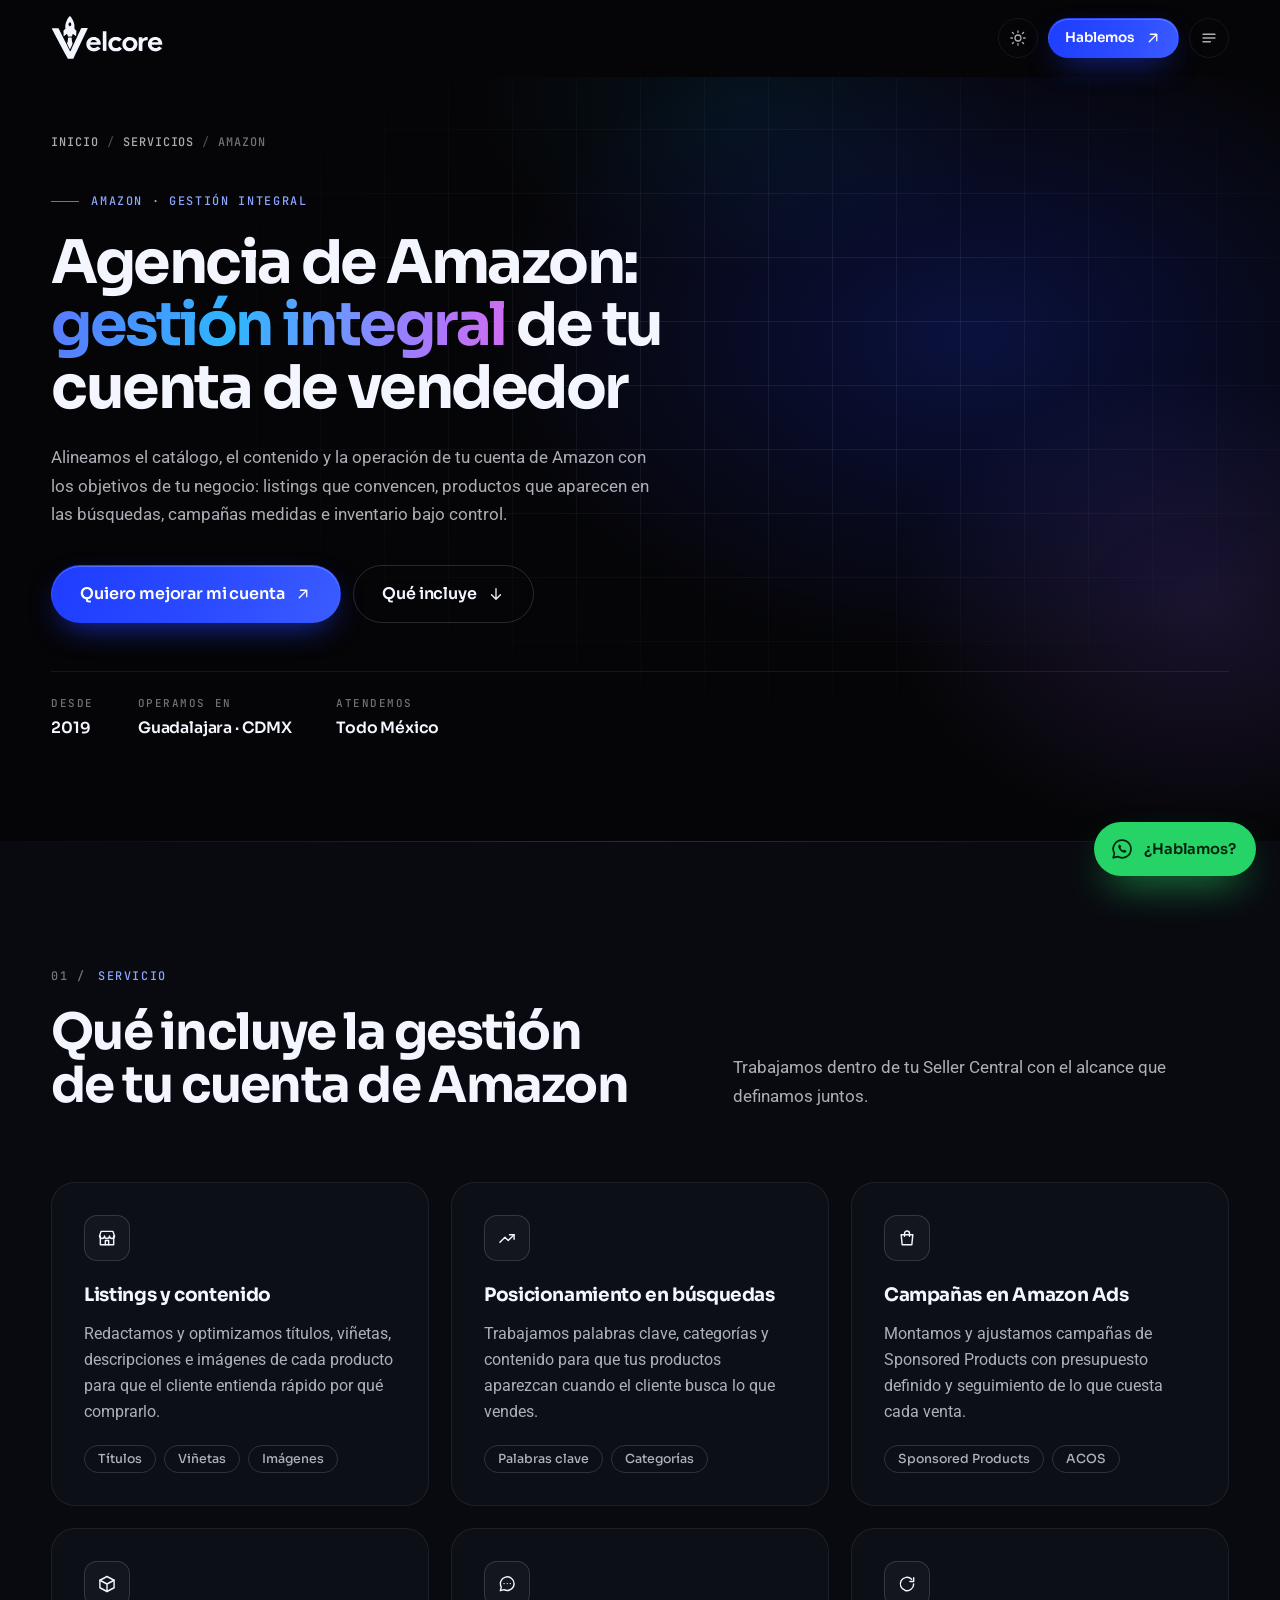
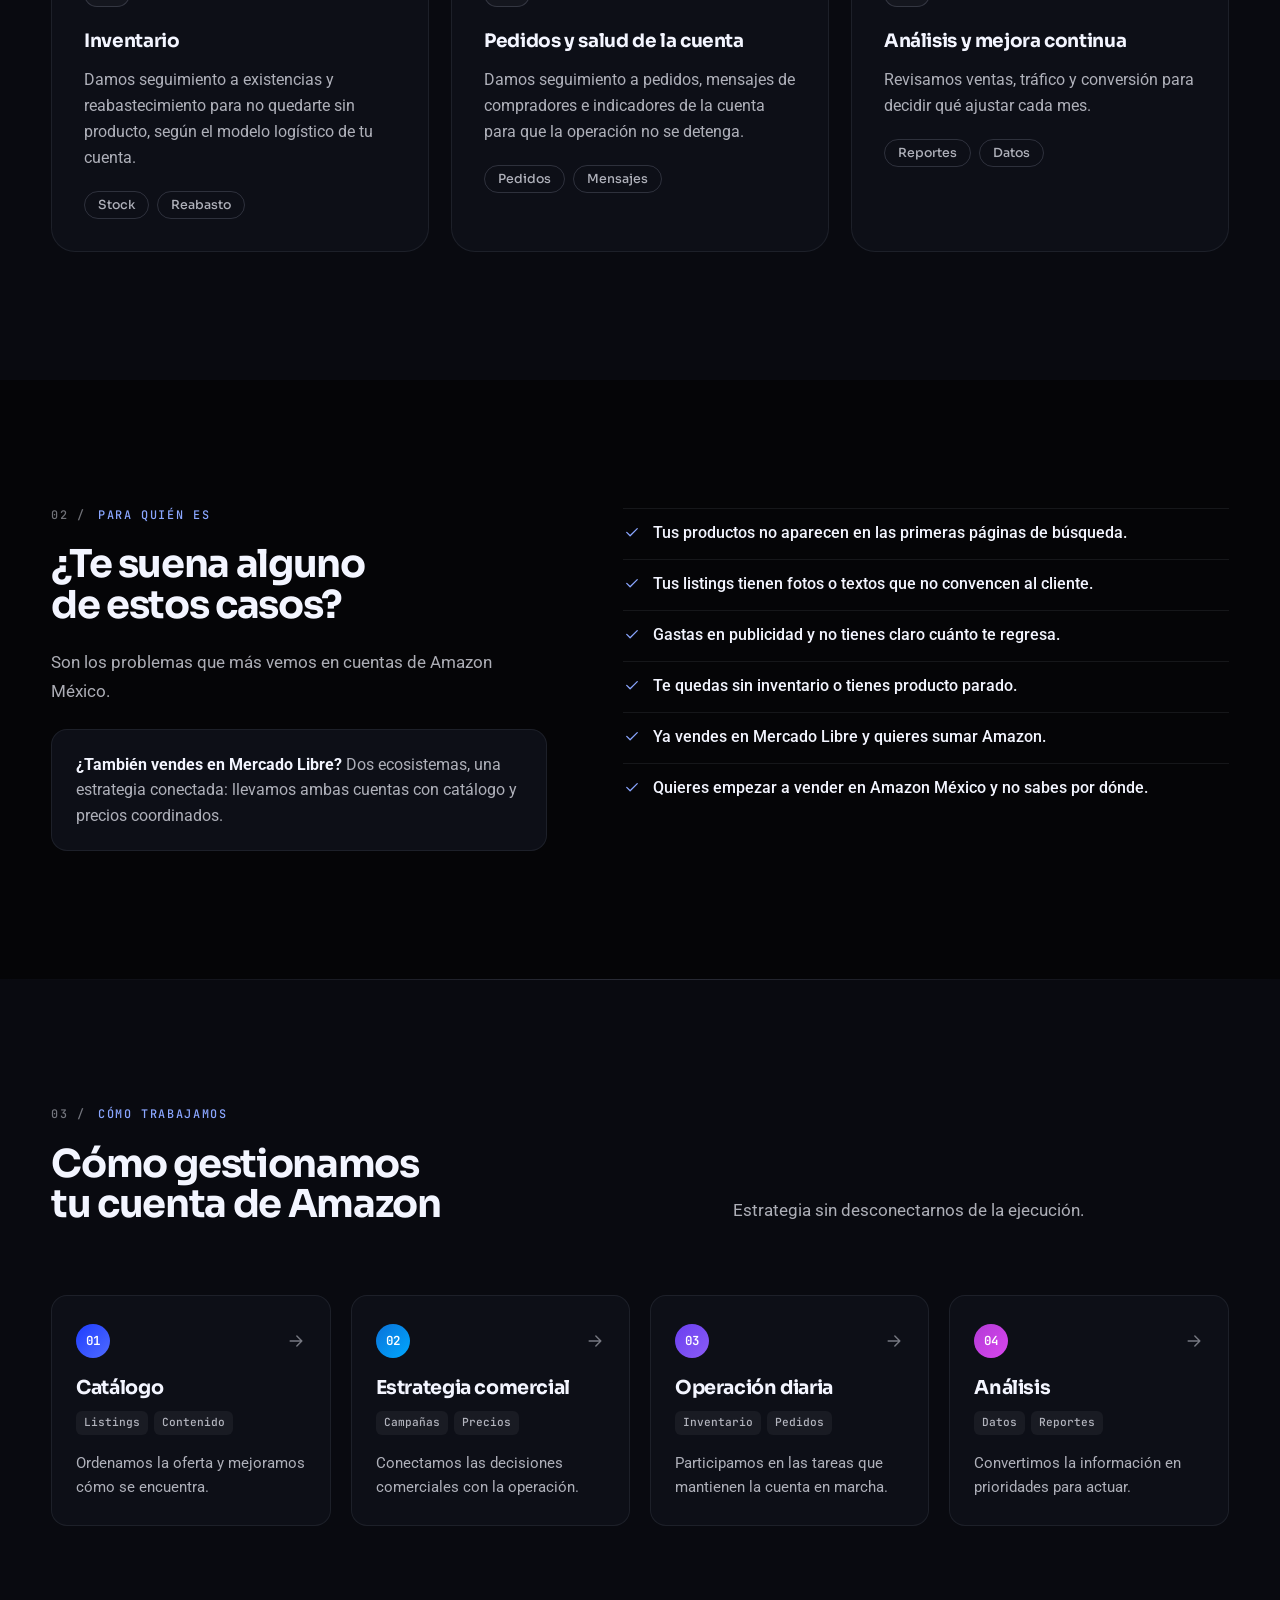
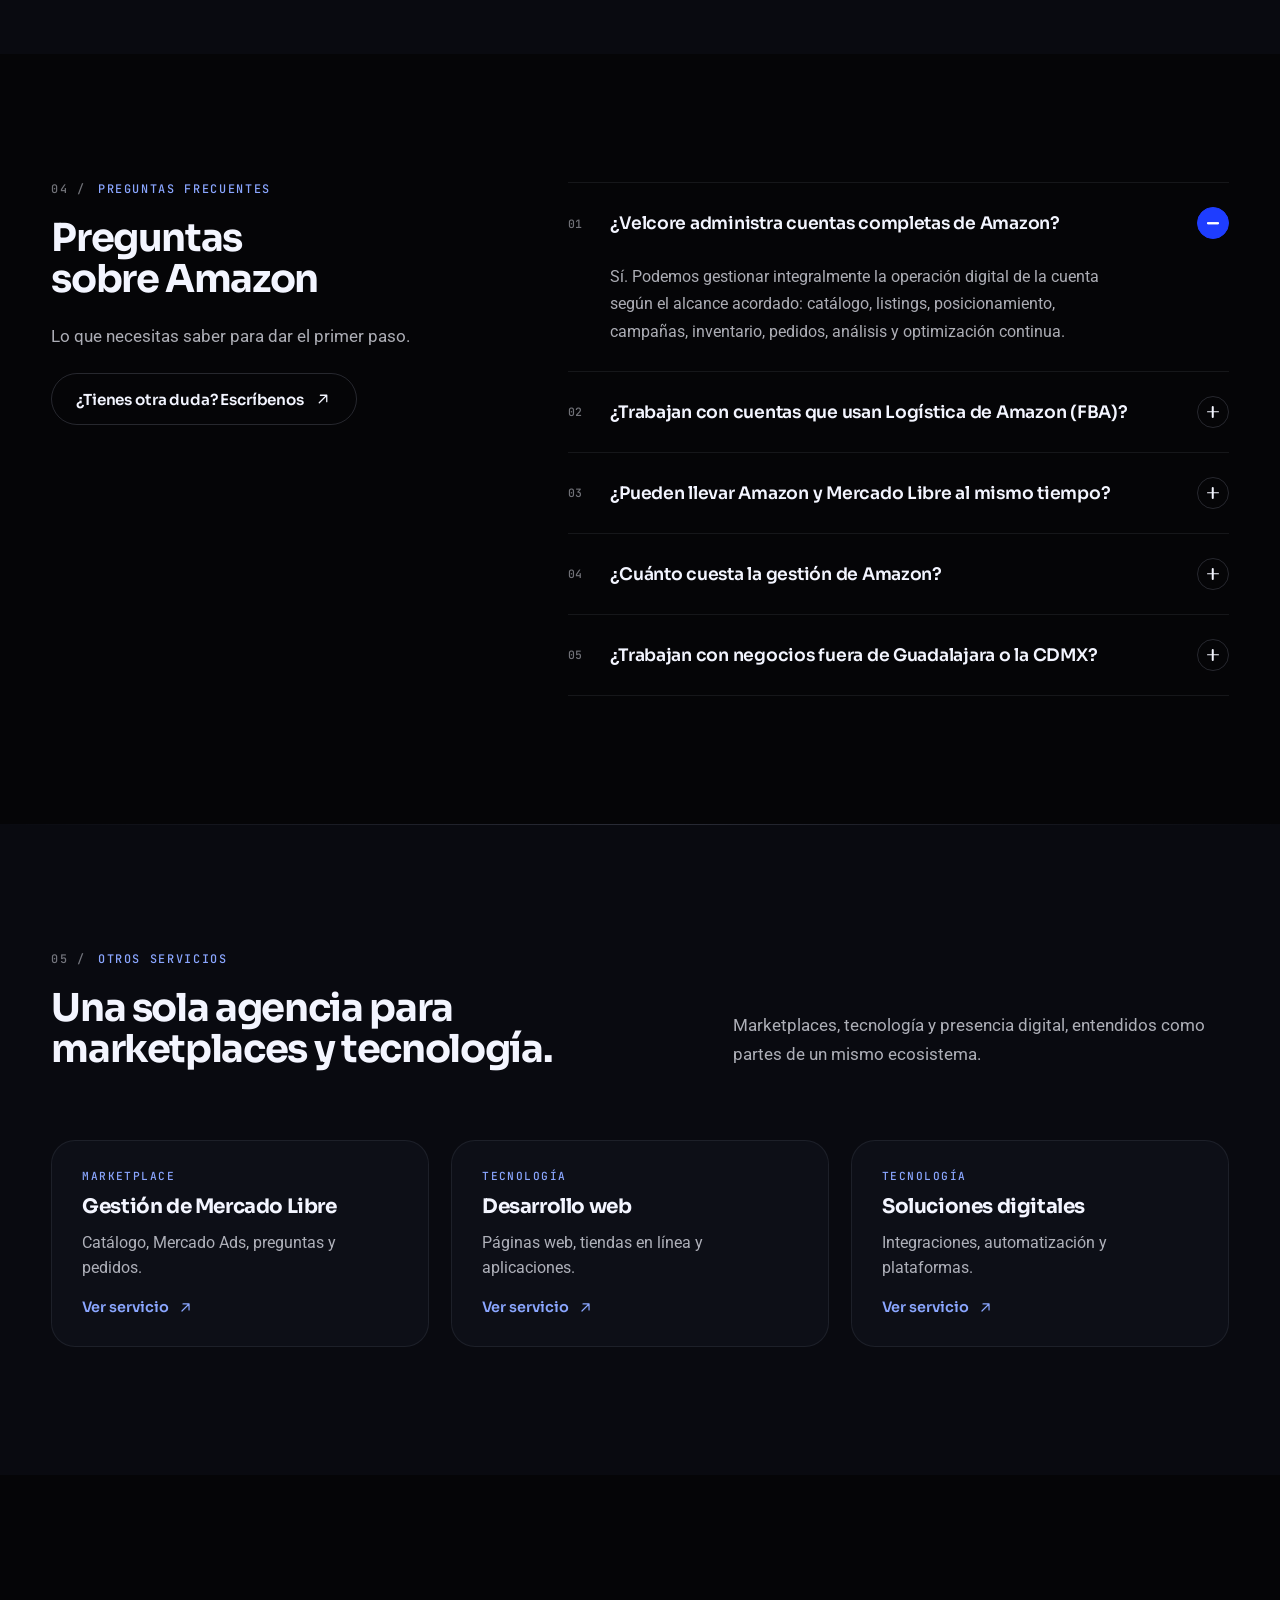
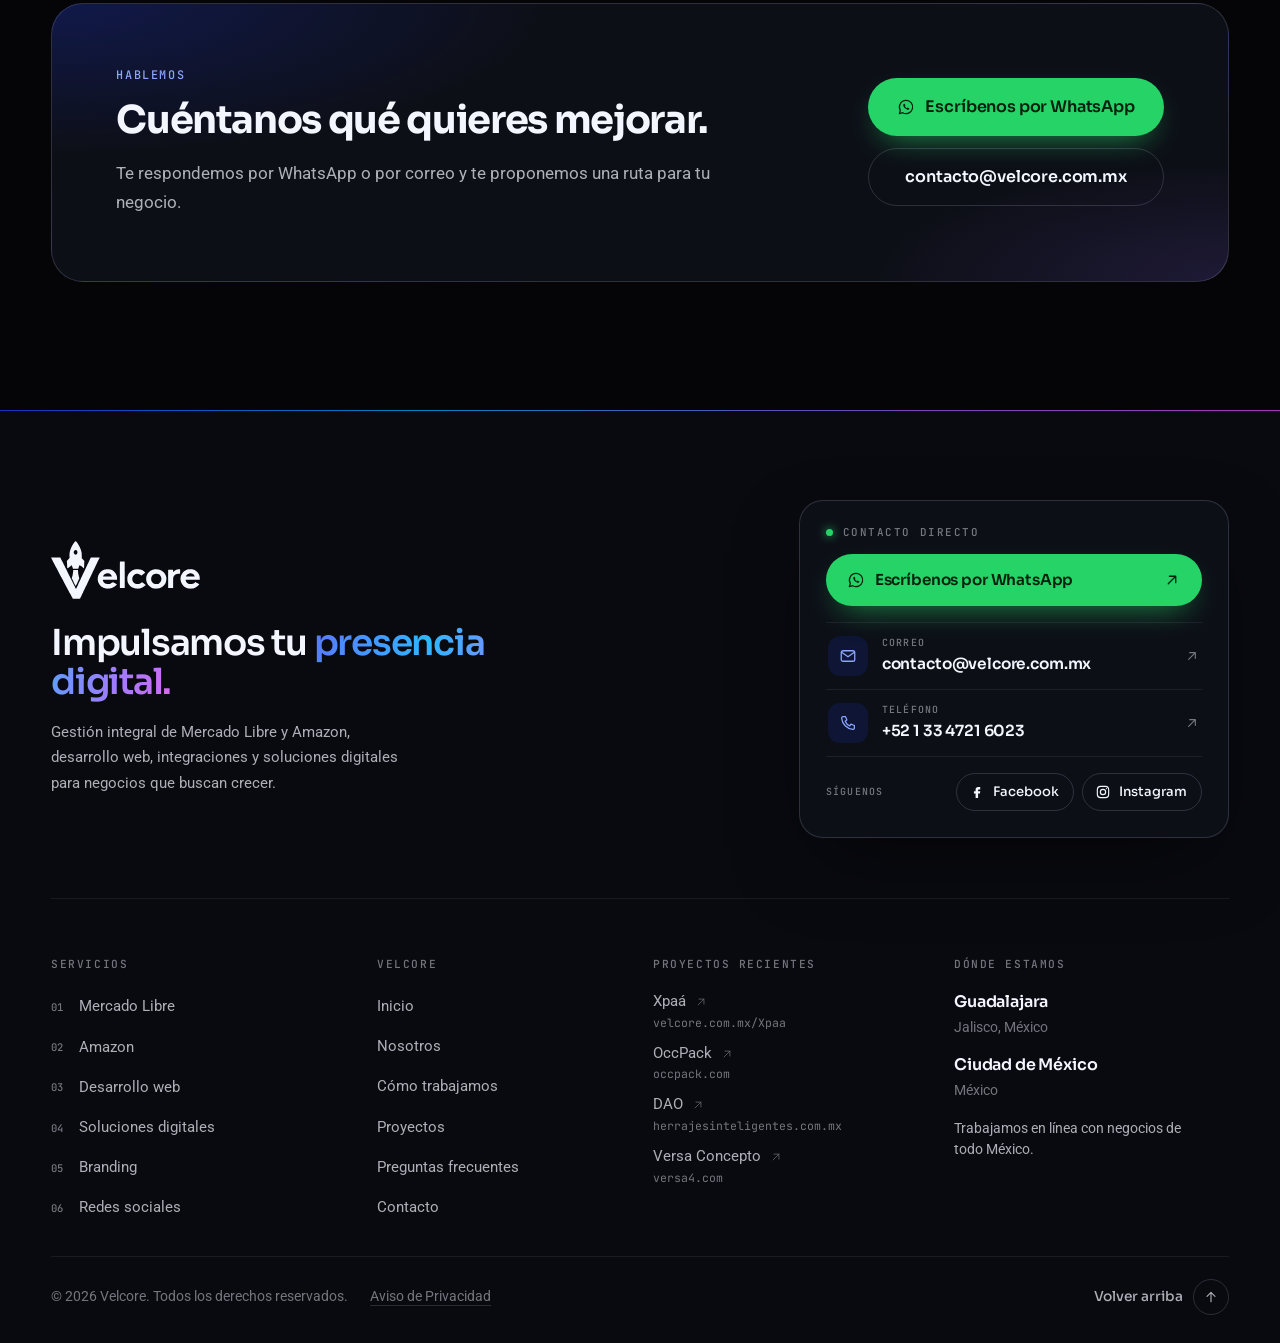
==== commit c3fc35ea: "Páginas de servicio: menú sin cortes en pantallas medianas Co-Authored-By: Claude Opus 5.5 <noreply@" ====
--- a/amazon/index.html
+++ b/amazon/index.html
@@ -22,13 +22,13 @@
 <link rel="preconnect" href="https://fonts.googleapis.com">
 <link rel="preconnect" href="https://fonts.gstatic.com" crossorigin>
 <link href="https://fonts.googleapis.com/css2?family=JetBrains+Mono:wght@400;500&family=Roboto:wght@400;500;700&family=Sora:wght@400;500;600;700;800&display=swap" rel="stylesheet">
-<link rel="stylesheet" href="/css/velcore.css?v=20261126">
+<link rel="stylesheet" href="/css/velcore.css?v=20261126b">
 <script type="application/ld+json">
 {"@context":"https://schema.org","@graph":[{"@type":"Organization","@id":"https://velcore.com.mx/#organizacion","name":"Velcore","url":"https://velcore.com.mx/","logo":"https://velcore.com.mx/media/velcore-simbolo.webp","telephone":"+52 1 33 4721 6023","email":"contacto@velcore.com.mx","sameAs":["https://www.facebook.com/profile.php?id=61584658633203","https://www.instagram.com/velcoremkt/"]},{"@type":"WebPage","@id":"https://velcore.com.mx/amazon/#pagina","url":"https://velcore.com.mx/amazon/","name":"Agencia de Amazon en México: gestión de Seller Central | Velcore","description":"Gestionamos tu cuenta de vendedor en Amazon México: listings, contenido, posicionamiento, campañas de Amazon Ads, inventario y pedidos. Agencia en Guadalajara y CDMX.","inLanguage":"es-MX","isPartOf":{"@id":"https://velcore.com.mx/#sitio"},"about":{"@id":"https://velcore.com.mx/amazon/#servicio"},"breadcrumb":{"@id":"https://velcore.com.mx/amazon/#migas"},"primaryImageOfPage":"https://velcore.com.mx/media/og-velcore.jpg","dateModified":"2026-11-26"},{"@type":"Service","@id":"https://velcore.com.mx/amazon/#servicio","name":"Agencia de Amazon: gestión integral de tu cuenta de vendedor","serviceType":"Gestión de cuentas de vendedor en Amazon","description":"Gestionamos tu cuenta de vendedor en Amazon México: listings, contenido, posicionamiento, campañas de Amazon Ads, inventario y pedidos. Agencia en Guadalajara y CDMX.","url":"https://velcore.com.mx/amazon/","provider":{"@id":"https://velcore.com.mx/#organizacion"},"areaServed":{"@type":"Country","name":"México"},"availableChannel":{"@type":"ServiceChannel","serviceUrl":"https://velcore.com.mx/amazon/","servicePhone":"+52 1 33 4721 6023"},"hasOfferCatalog":{"@type":"OfferCatalog","name":"Qué incluye la gestión de tu cuenta de Amazon","itemListElement":[{"@type":"Offer","itemOffered":{"@type":"Service","name":"Listings y contenido","description":"Redactamos y optimizamos títulos, viñetas, descripciones e imágenes de cada producto para que el cliente entienda rápido por qué comprarlo."}},{"@type":"Offer","itemOffered":{"@type":"Service","name":"Posicionamiento en búsquedas","description":"Trabajamos palabras clave, categorías y contenido para que tus productos aparezcan cuando el cliente busca lo que vendes."}},{"@type":"Offer","itemOffered":{"@type":"Service","name":"Campañas en Amazon Ads","description":"Montamos y ajustamos campañas de Sponsored Products con presupuesto definido y seguimiento de lo que cuesta cada venta."}},{"@type":"Offer","itemOffered":{"@type":"Service","name":"Inventario","description":"Damos seguimiento a existencias y reabastecimiento para no quedarte sin producto, según el modelo logístico de tu cuenta."}},{"@type":"Offer","itemOffered":{"@type":"Service","name":"Pedidos y salud de la cuenta","description":"Damos seguimiento a pedidos, mensajes de compradores e indicadores de la cuenta para que la operación no se detenga."}},{"@type":"Offer","itemOffered":{"@type":"Service","name":"Análisis y mejora continua","description":"Revisamos ventas, tráfico y conversión para decidir qué ajustar cada mes."}}]}},{"@type":"BreadcrumbList","@id":"https://velcore.com.mx/amazon/#migas","itemListElement":[{"@type":"ListItem","position":1,"name":"Inicio","item":"https://velcore.com.mx/"},{"@type":"ListItem","position":2,"name":"Servicios","item":"https://velcore.com.mx/#servicios"},{"@type":"ListItem","position":3,"name":"Amazon","item":"https://velcore.com.mx/amazon/"}]},{"@type":"FAQPage","@id":"https://velcore.com.mx/amazon/#preguntas","mainEntity":[{"@type":"Question","name":"¿Velcore administra cuentas completas de Amazon?","acceptedAnswer":{"@type":"Answer","text":"Sí. Podemos gestionar integralmente la operación digital de la cuenta según el alcance acordado: catálogo, listings, posicionamiento, campañas, inventario, pedidos, análisis y optimización continua."}},{"@type":"Question","name":"¿Trabajan con cuentas que usan Logística de Amazon (FBA)?","acceptedAnswer":{"@type":"Answer","text":"Sí. Trabajamos tanto con cuentas que usan Logística de Amazon como con las que envían por su cuenta. La logística física depende de Amazon o de tu propia operación."}},{"@type":"Question","name":"¿Pueden llevar Amazon y Mercado Libre al mismo tiempo?","acceptedAnswer":{"@type":"Answer","text":"Sí. Es justo lo que hacemos: una misma estrategia para los dos marketplaces, con catálogo, precios y operación coordinados."}},{"@type":"Question","name":"¿Cuánto cuesta la gestión de Amazon?","acceptedAnswer":{"@type":"Answer","text":"Depende del número de productos y de las tareas que quieras delegar. Escríbenos, cuéntanos cómo está tu cuenta y te enviamos una propuesta."}},{"@type":"Question","name":"¿Trabajan con negocios fuera de Guadalajara o la CDMX?","acceptedAnswer":{"@type":"Answer","text":"Sí. Trabajamos en línea con negocios de todo México."}}]}]}
 </script>
 <script>try{var m=localStorage.getItem('velcore-mode');if(m==='light'||m==='dark')document.documentElement.setAttribute('data-mode',m);}catch(e){}</script>
 </head>
-<body>
+<body class="sp">
 <svg width="0" height="0" style="position:absolute" aria-hidden="true">
   <symbol id="i-arrow" viewBox="0 0 24 24"><path d="M7 17L17 7M8.5 7H17v8.5"/></symbol>
   <symbol id="i-down" viewBox="0 0 24 24"><path d="M12 5v14M6 13l6 6 6-6"/></symbol>
@@ -381,6 +381,6 @@
 </footer>
 
 <a class="wa-float" href="https://wa.me/5213347216023?text=Hola%2C%20vi%20la%20p%C3%A1gina%20de%20Amazon%20de%20Velcore%20y%20quiero%20mejorar%20mi%20cuenta." target="_blank" rel="noopener" aria-label="WhatsApp"><svg class="ic"><use href="#i-wa"/></svg><span>¿Hablamos?</span></a>
-<script src="/js/servicio.js?v=20261126" defer></script>
+<script src="/js/servicio.js?v=20261126b" defer></script>
 </body>
 </html>
--- a/css/velcore.css
+++ b/css/velcore.css
@@ -536,6 +536,7 @@
   .marquee-set[aria-hidden="true"]{display:none}
   .marquee{-webkit-mask-image:none;mask-image:none}
 }
+.svc-more{display:inline-flex;align-items:center;gap:8px;margin-top:22px;color:var(--accent-ink);font:600 .9rem/1.2 var(--font-display);position:relative;z-index:1}.svc-more .ic{width:17px;height:17px;transition:transform .3s var(--ease)}.svc-more:hover .ic{transform:translate(2px,-2px)}.mp-panel .svc-more{margin-top:18px}.dev-links{display:flex;flex-wrap:wrap;gap:6px 24px}.dev-links .svc-more{margin-top:0}
 
 /* ================= Páginas de servicio ================= */
 .crumbs ol{display:flex;flex-wrap:wrap;align-items:center;gap:8px;font:500 .74rem/1.3 var(--font-mono);letter-spacing:.08em;text-transform:uppercase;color:var(--ink-3)}
@@ -577,4 +578,6 @@
 .svc-more{display:inline-flex;align-items:center;gap:8px;margin-top:22px;color:var(--accent-ink);font:600 .9rem/1.2 var(--font-display);position:relative;z-index:1}
 .svc-more .ic{width:17px;height:17px;transition:transform .3s var(--ease)}
 .svc-more:hover .ic{transform:translate(2px,-2px)}
+.nav a{white-space:nowrap}
+@media (max-width:1280px){.sp .nav{display:none}.sp .menu-btn{display:grid}.sp .header-tools{margin-left:auto}}
 .nf{min-height:60vh;display:grid;align-content:center;gap:22px;justify-items:start}
